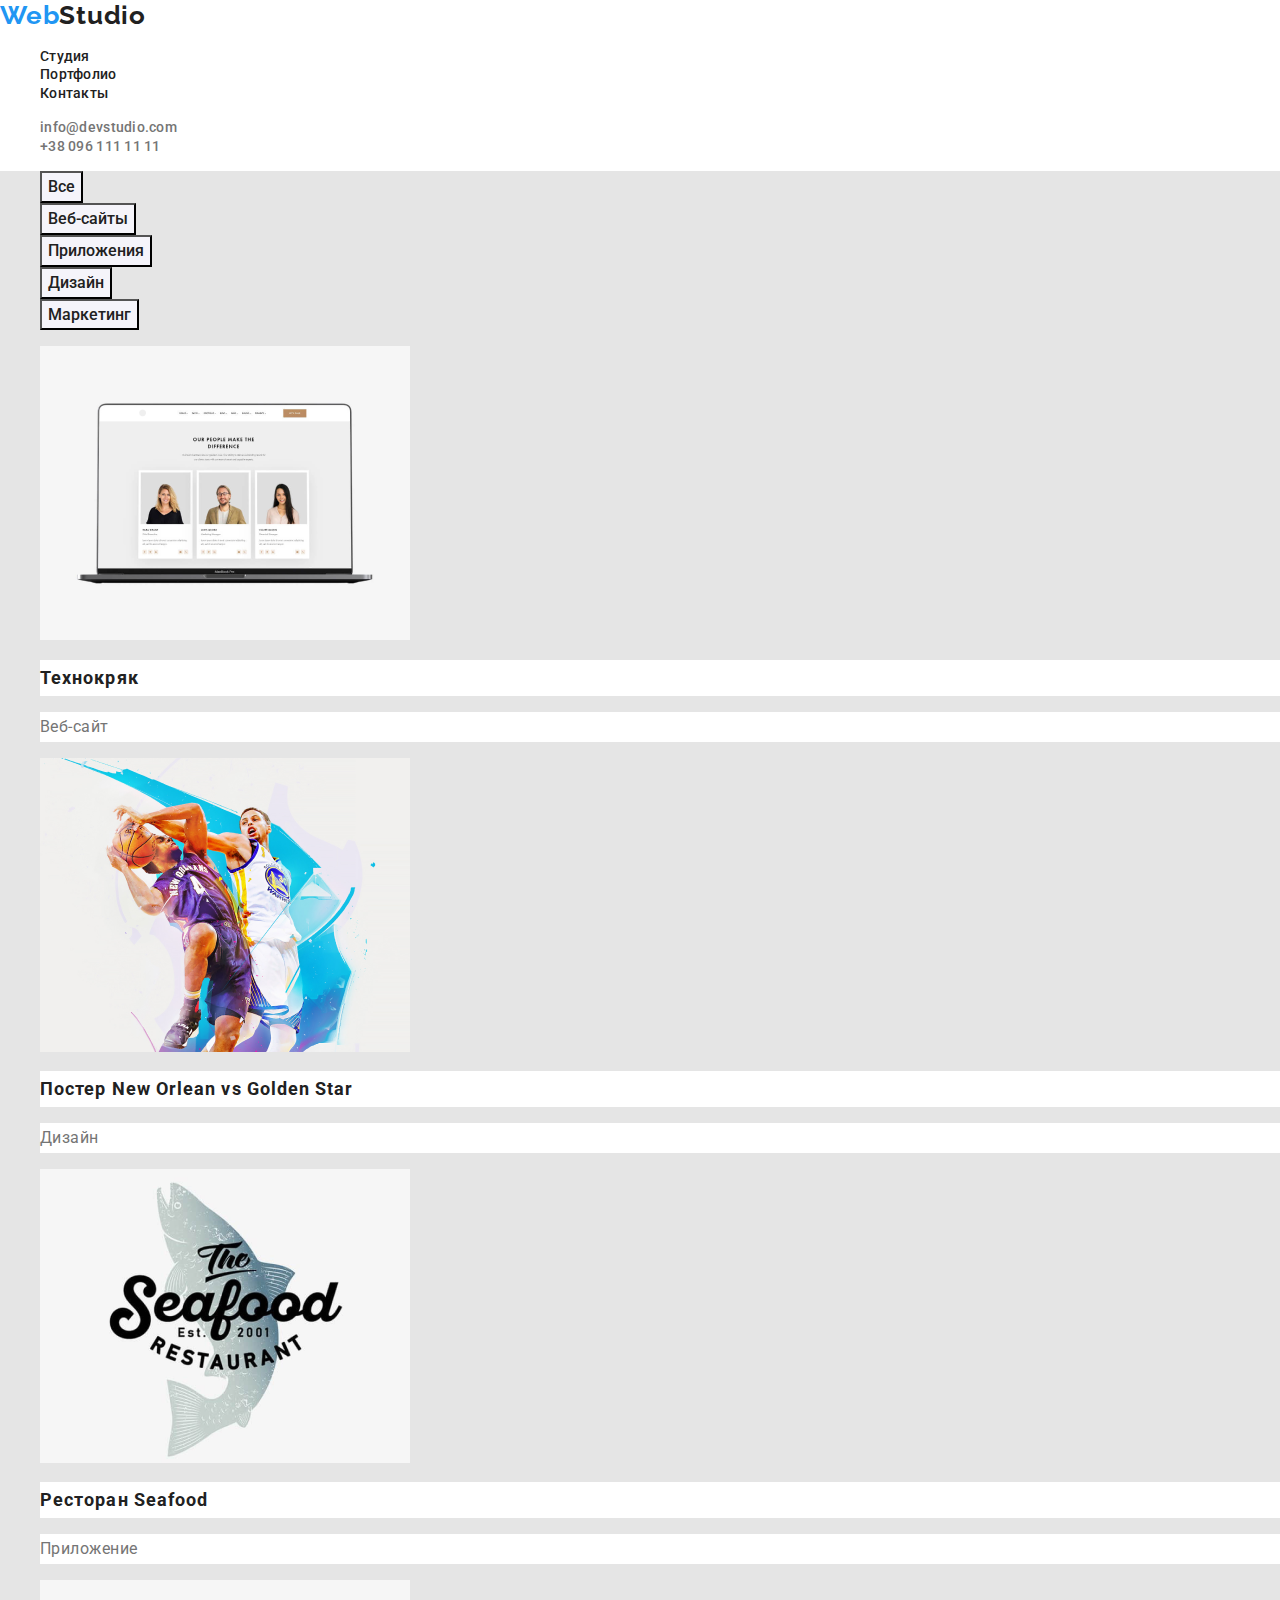
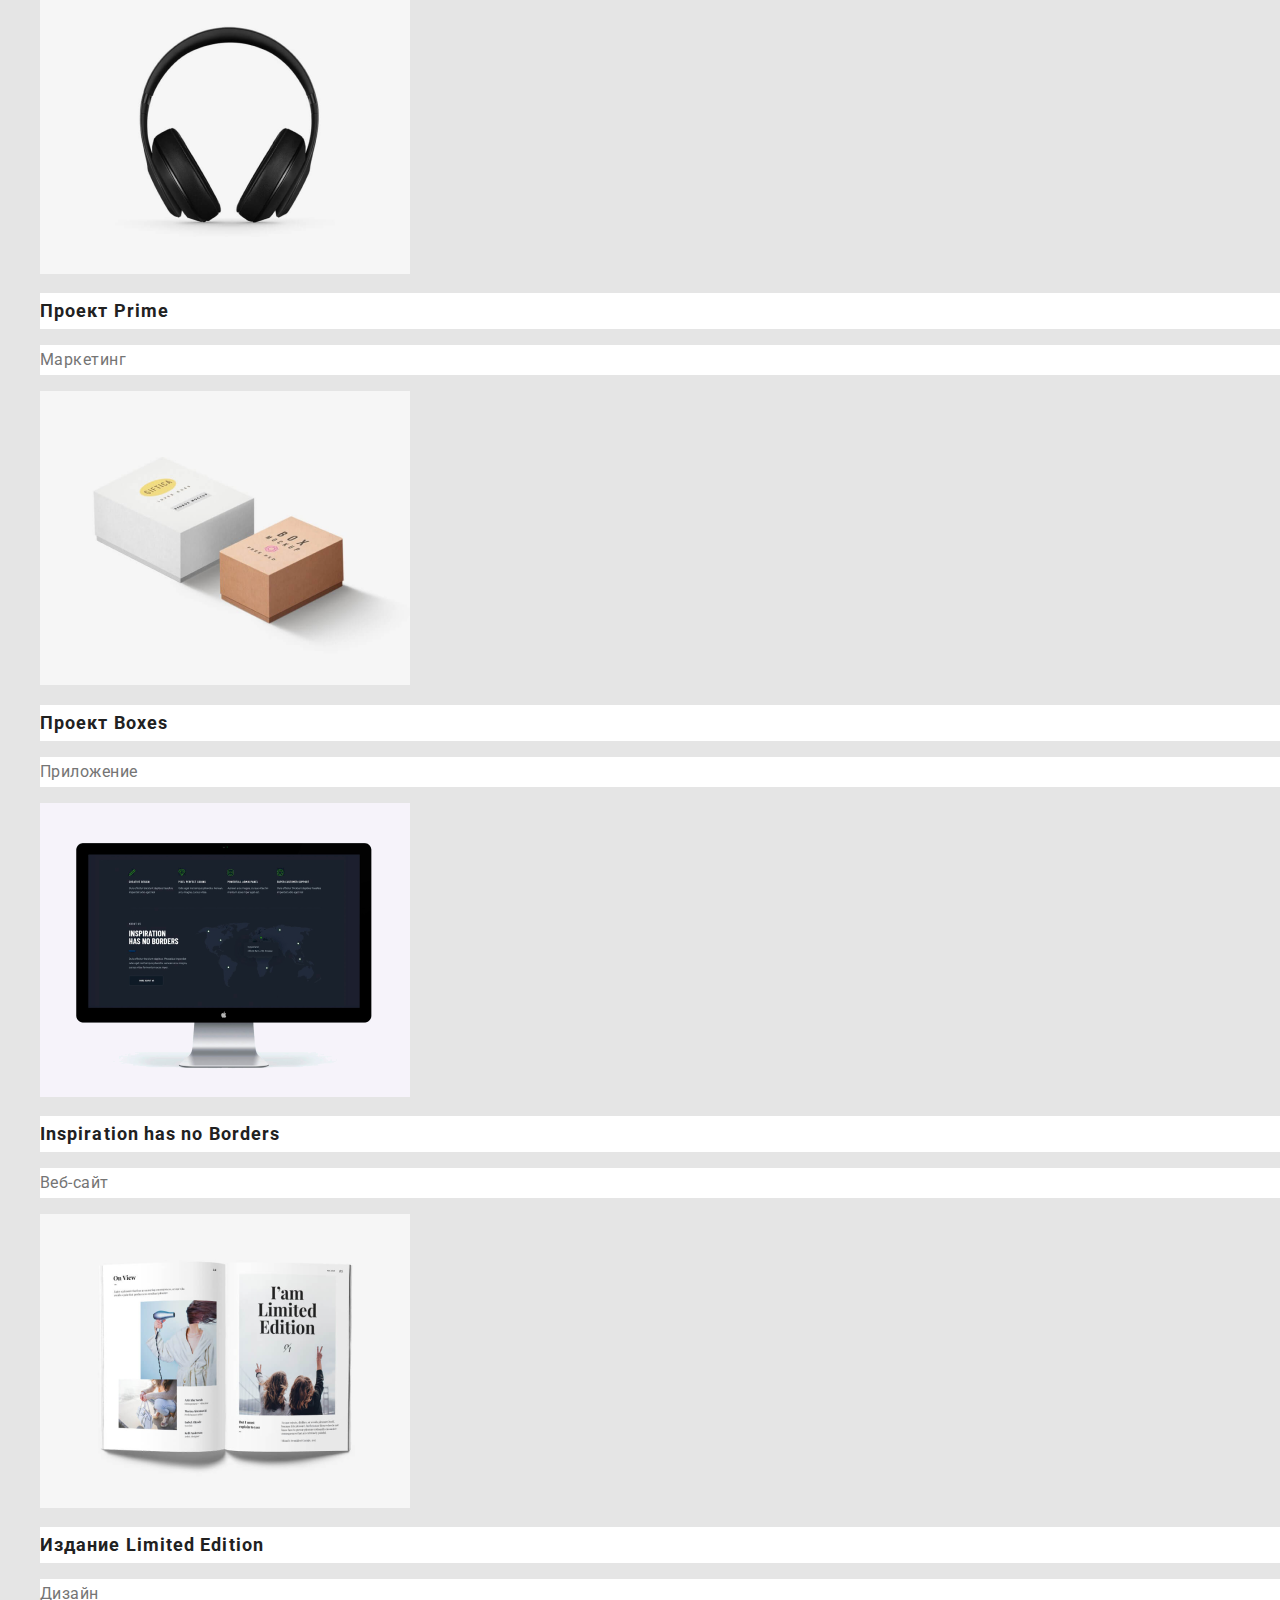
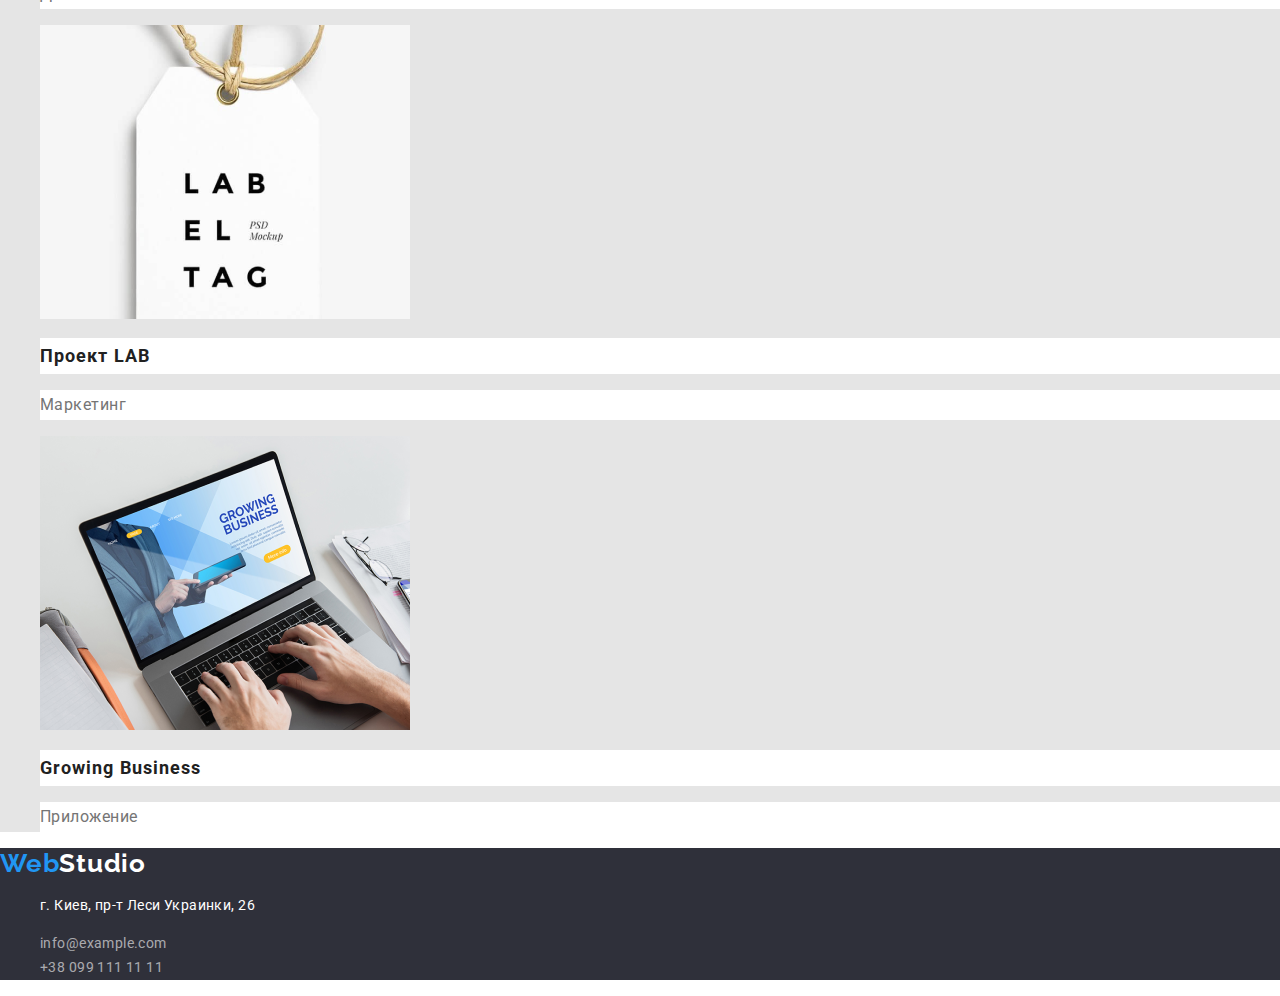
==== portfolio.html @ 9d665f2a "создает заготовку для Д.З 3" ====
<!DOCTYPE html>
<html lang="ru">

<head>
    <meta charset="UTF-8">
    <meta name="viewport" content="width=device-width, initial-scale=1.0">
    <title> goit-markup-hw-02</title>
    <link rel="preconnect" href="https://fonts.gstatic.com">
    <link href="https://fonts.googleapis.com/css2?family=Raleway:wght@700&family=Roboto:wght@400;500;700;900&display=swap" rel="stylesheet">
    <link rel="stylesheet"
        href="https://cdnjs.cloudflare.com/ajax/libs/modern-normalize/1.0.0/modern-normalize.min.css">
    <link rel="stylesheet" href="./css/styles.css">
</head>

<body>

    <!--меню главной навигации-->
    <header class="page-header">
        <nav>
            <a href="#" class="logo">Web<span class="logo-color">Studio</span> </a>
            <ul class="site-nav">
                <li> <a href="./index.html">Студия</a></li>
                <li> <a href="./portfolio.html">Портфолио</a> </li>
                <li> <a href="">Контакты</a></li>
            </ul>
        </nav>
        <ul class="header-contacts">
            <li><a href="mailto:info@devstudio.com">info@devstudio.com</a></li>
            <li><a href="tel:380961111111">+38 096 111 11 11</a></li>
        </ul>
    </header>
    <!--Контент из секций-->
    <main>
        <section class="our-projects">
            <h1 class="invisible-title">Наши проэкты</h1>
            <ul class="filter-projects">
                <li>
                    <button type="button" class="portfolio-button">Все</button>
                </li>
                <li>
                    <button type="button" class="portfolio-button">Веб-сайты</button>
                </li>
                <li>
                    <button type="button" class="portfolio-button">Приложения</button>
                </li>
                <li>
                    <button type="button" class="portfolio-button">Дизайн</button>
                </li>
                <li>
                    <button type="button" class="portfolio-button">Маркетинг</button>
                </li>
            </ul>
            <ul class="project-view">
                <li>
                    <a href="#">
                        <img src="./img/portf1.png" alt="макбук-про">
                        <h2>Технокряк</h2>
                        <p>Веб-сайт</p>
                    </a>
                    
                </li>
                <li>
                    <a href="#">
                        <img src="./img/portf2.png" 
                            alt="два баскетболиста с мячем" 
                            width="370"
                            height="294">
                        <h2>Постер New Orlean vs Golden Star</h2>
                        <p>Дизайн</p>
                    </a>
                </li>
                <li>
                    <a href="#">
                        <img src="./img/portf3.png" 
                            alt="логотип ресторана Seafood"
                            width="370"
                            height="294">
                        <h2>Ресторан Seafood</h2>
                        <p>Приложение</p>
                    </a>
                </li>
                <li>
                    <a href="#">
                        <img src="./img/portf4.png" 
                            alt="наушники"
                            width="370"
                            height="294">
                        <h2>Проект Prime</h2>
                        <p>Маркетинг</p>
                    </a>
                </li>
                <li>
                    <a href="#">
                        <img src="./img/portf5.png" 
                            alt="две упаковочных коробки"
                            width="370"
                            height="294">
                        <h2>Проект Boxes</h2>
                        <p>Приложение</p>
                    </a>
                </li>
                <li>
                    <a href="#">
                        <img src="./img/portf6.png" 
                            alt="монитор Apple"
                            width="370"
                            height="294">
                        <h2>Inspiration has no Borders</h2>
                        <p>Веб-сайт</p>
                    </a>
                </li>
                <li>
                    <a href="#">
                        <img src="./img/portf7.png" 
                            alt="книга Limited Edition"
                            width="370"
                            height="294">
                        <h2>Издание Limited Edition</h2>
                        <p>Дизайн</p>
                    </a>
                </li>
                <li>
                    <a href="#">
                        <img src="./img/portf8.png" 
                            alt="бирка LAB"
                            width="370"
                            height="294">
                        <h2>Проект LAB</h2>
                        <p>Маркетинг</p>
                    </a>
                </li>
                <li>
                    <a href="#">
                        <img src="./img/portf9.png" 
                            alt="макбук-про"
                            width="370"
                            height="294">
                        <h2>Growing Business</h2>
                        <p>Приложение</p>
                    </a>
                </li>
                
            </ul>
        </section>
    </main>
    <!--Контактная информация подвал-->
    <footer class="page-footer">
        <section>
            <h2 class="invisible-title">Подвал</h2>
            <a href="#" class="logo">Web<span class="logo-color-footer">Studio</span> </a>
            <address>
                <ul>
                    <li>
                        <p>г. Киев, пр-т Леси Украинки, 26</p>
                    </li>
                    <li class="contacts-foter">
                        <a href="mailto:info@example.com">info@example.com</a>
                    </li>
                    <li class="contacts-foter">
                        <a href="tel:380991111111">+38 099 111 11 11</a>
                    </li>
                                        
                </ul>
            </address>
        </section>
    </footer>
</body>

</html>
---- css/styles.css ----
/* Hedaer*/

:root {
  --main-backgraund-color: #e5e5e5;
  --sec-backgraund-color: #f5f4fa;
  --dark-backgraund-color: #2f303a;
  --black-text-color: #212121;
  --hover-text-color: #2196f3;
  --white-text-color: #ffffff;
  --grey-text-color: #757575;
  --button-background-color: #f5f4fa;
  --white-background-color: #ffffff;
}

a {
  text-decoration: none;
}

li {
  list-style: none;
}

body {
  font-family: Roboto;
}
.page-header {
  color: var(--black-text-color);
  background-color: var(--white-background-color);
}

/* Логотип*/
.logo {
  font-family: Raleway;
  font-weight: 700;
  font-size: 26px;
  line-height: 1.19;
  letter-spacing: 0.03em;

  color: var(--hover-text-color);
}
.logo-color {
  color: var(--black-text-color);
}

/* главное меню с контактами*/
.site-nav a {
  font-weight: 500;
  font-size: 14px;
  line-height: 1.14;
  letter-spacing: 0.02em;

  color: var(--black-text-color);
}

.header-contacts a {
  font-weight: 500;
  font-size: 14px;
  line-height: 1.14;
  letter-spacing: 0.02em;

  color: var(--grey-text-color);
}

.site-nav a:hover,
.site-nav a:focus {
  color: var(--hover-text-color);
}

.header-contacts a:hover,
.header-contacts a:focus {
  color: var(--hover-text-color);
}

/*Секция Герой*/

.hero {
  background-color: var(--dark-backgraund-color);
}

.hero-text {
  font-weight: 900;
  font-size: 44px;
  line-height: 1.36;

  text-align: center;
  letter-spacing: 0.06em;
  text-transform: uppercase;

  color: var(--white-text-color);
}

.hero-button {
  width: 200px;
  height: 50px;
  left: 700px;
  top: 430px;

  font-weight: 700;
  font-size: 16px;
  line-height: 1.88;

  background: var(--hover-text-color);
  box-shadow: 0px 4px 4px rgba(0, 0, 0, 0.15);
  border-radius: 4px;
  color: var(--white-text-color);
  font-family: inherit;
}

/*Приимущества*/
.advantages {
  background-color: var(--main-backgraund-color);
}

.invisible-title {
  display: none;
}

.advantages h3 {
  font-weight: 700;
  font-size: 14px;
  line-height: 1.14;
  letter-spacing: 0.03em;
  text-transform: uppercase;

  color: var(--black-text-color);
}
.advantages p {
  font-size: 14px;
  line-height: 1.71;

  letter-spacing: 0.03em;

  color: var(--grey-text-color);
}

/*наши работы*/
.activity {
  background-color: var(--main-backgraund-color);
}

.activity h2 {
  font-weight: 700;
  font-size: 36px;
  line-height: 1.17;
  text-align: center;
  letter-spacing: 0.03em;

  color: var(--black-text-color);
}

/*Наша команда*/
.comands {
  background-color: var(--sec-backgraund-color);
}

.comands h2 {
  font-weight: 700;
  font-size: 36px;
  line-height: 1.17;
  text-align: center;
  letter-spacing: 0.03em;

  color: var(--black-text-color);
}

.comands h3 {
  font-weight: 500;
  font-size: 16px;
  line-height: 1.19;

  letter-spacing: 0.03em;

  color: var(--black-text-color);
}
.comands p {
  font-size: 16px;
  line-height: 1.19;

  letter-spacing: 0.03em;

  color: var(--grey-text-color);
}

/*Футер*/
.page-footer {
  background-color: var(--dark-backgraund-color);
}

.logo-color-footer {
  color: var(--white-text-color);
}

.page-footer p {
  font-style: normal;
  font-size: 14px;
  line-height: 1.71;

  letter-spacing: 0.03em;

  color: var(--white-text-color);
}

.contacts-foter a {
  font-style: normal;
  font-size: 14px;
  line-height: 1.71;

  letter-spacing: 0.03em;

  color: rgba(255, 255, 255, 0.6);
}

/*Портфолио кнопки*/

.our-projects {
  background-color: var(--main-backgraund-color);
}
.portfolio-button {
  background-color: var(--sec-backgraund-color);

  font-family: inherit;

  font-weight: 500;
  font-size: 16px;
  line-height: 1.62;

  *letter-spacing: 0.03em;

  color: var(--black-text-color);
}

.portfolio-button:hover,
.portfolio-button:focus {
  background-color: var(--hover-text-color);
  color: var(--white-text-color);
}
.project-view h2 {
  background: var(--white-background-color);
  font-weight: 700;
  font-size: 18px;
  line-height: 2;

  letter-spacing: 0.06em;

  color: var(--black-text-color);
}

.project-view p {
  background-color: var(--white-background-color);
  font-size: 16px;
  line-height: 1.87;

  letter-spacing: 0.03em;

  color: var(--grey-text-color);
}
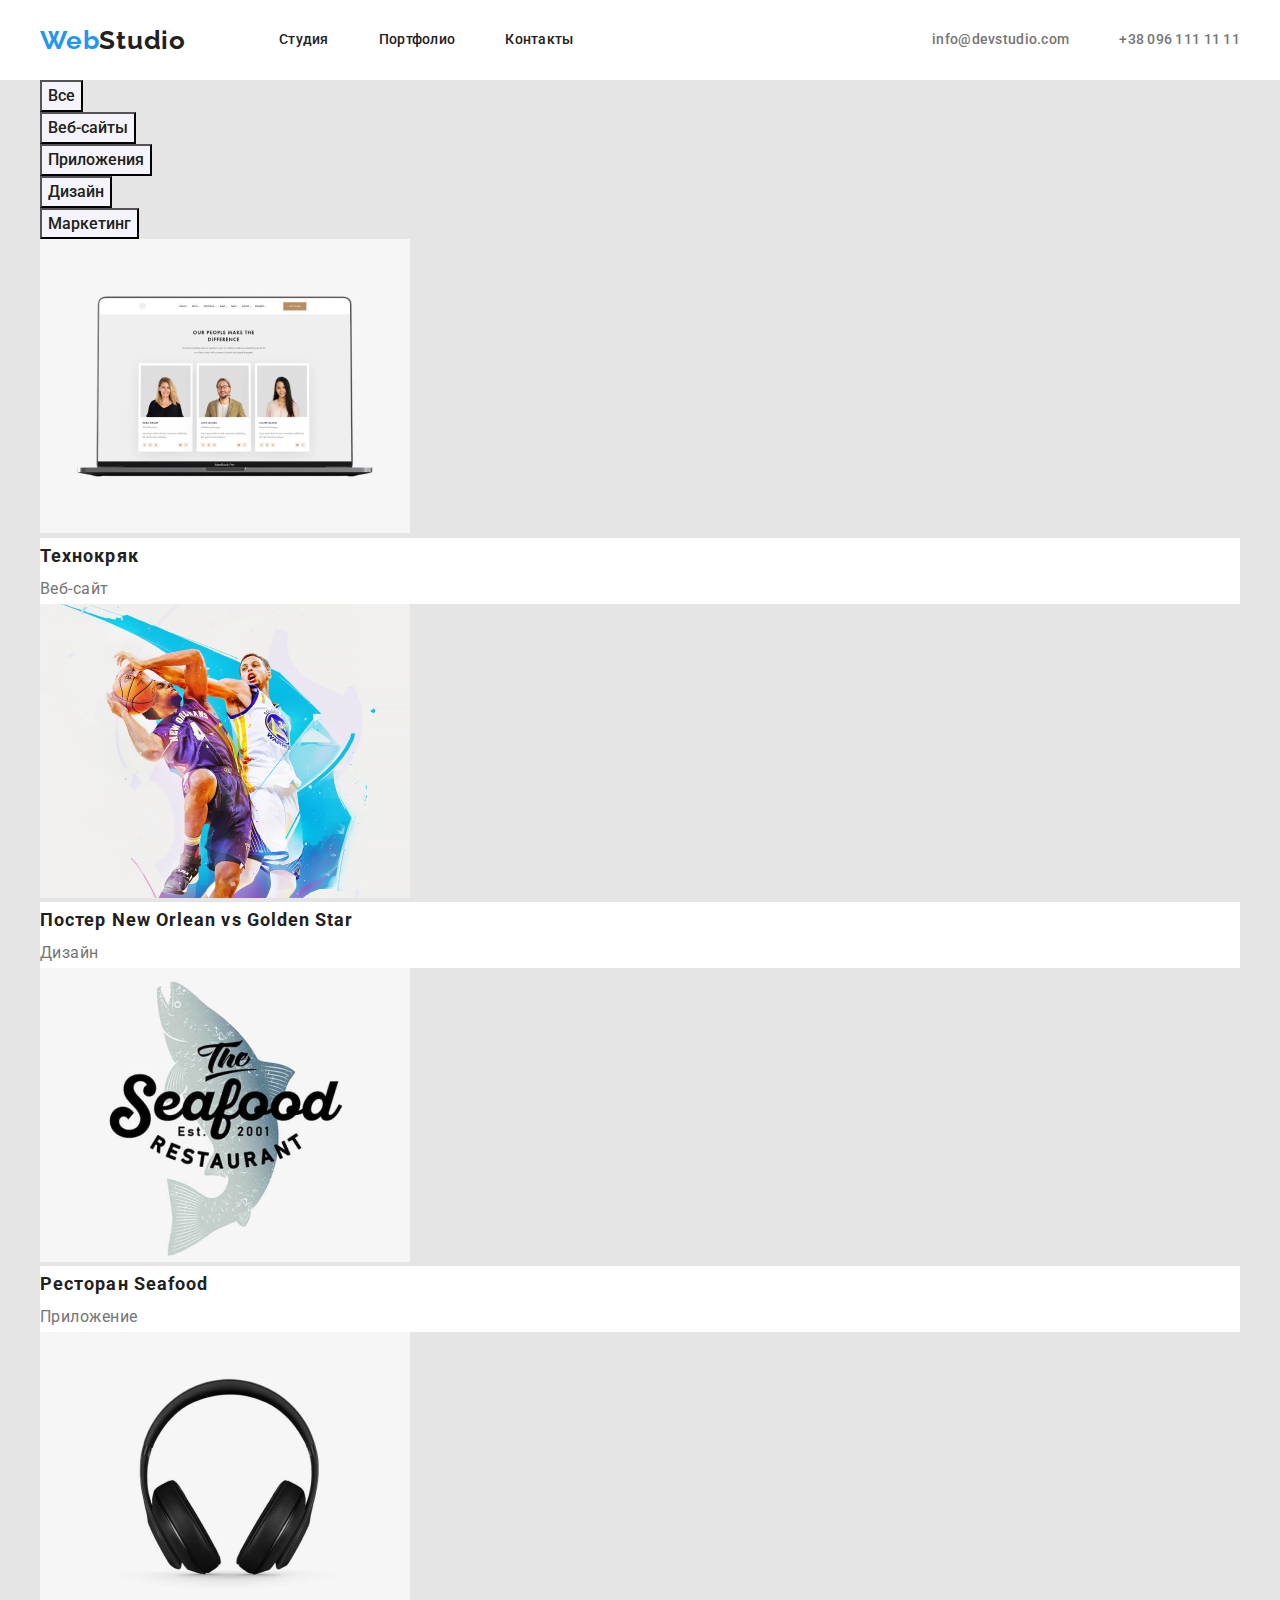
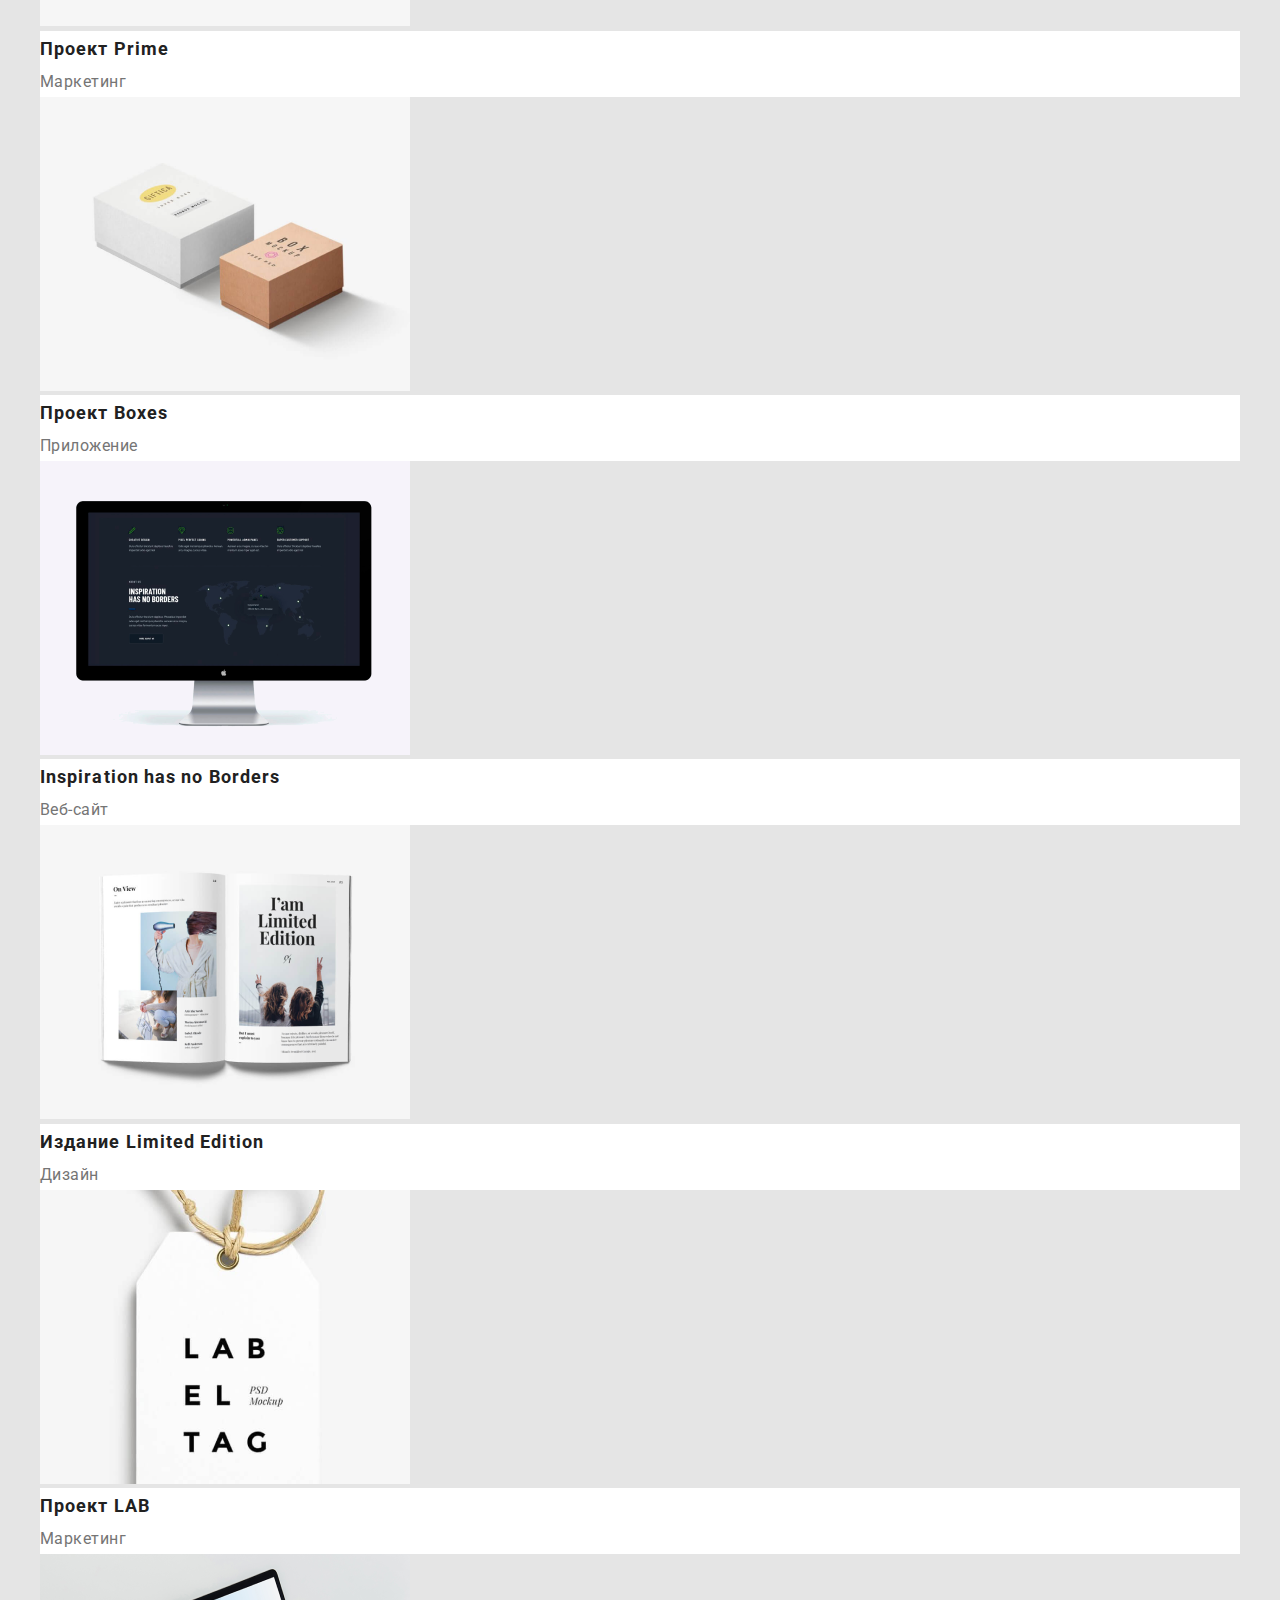
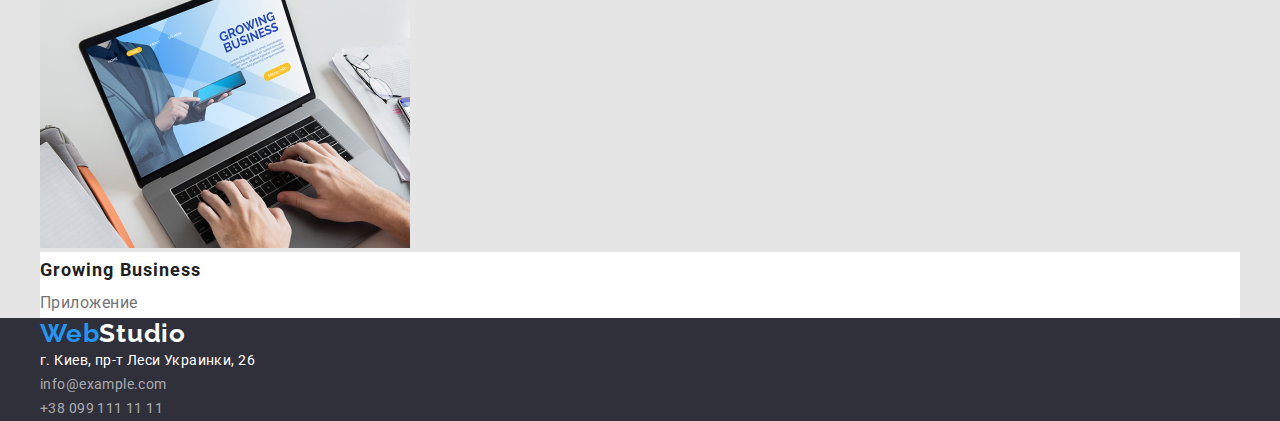
==== commit e77d06e4: "Оформляет студию без футера" ====
--- a/portfolio.html
+++ b/portfolio.html
@@ -16,152 +16,158 @@
 
     <!--меню главной навигации-->
     <header class="page-header">
-        <nav>
-            <a href="#" class="logo">Web<span class="logo-color">Studio</span> </a>
-            <ul class="site-nav">
-                <li> <a href="./index.html">Студия</a></li>
-                <li> <a href="./portfolio.html">Портфолио</a> </li>
-                <li> <a href="">Контакты</a></li>
-            </ul>
-        </nav>
-        <ul class="header-contacts">
-            <li><a href="mailto:info@devstudio.com">info@devstudio.com</a></li>
-            <li><a href="tel:380961111111">+38 096 111 11 11</a></li>
-        </ul>
+        <div class="conteiner">
+             <a href="#" class="logo" >Web<span class="logo-color">Studio</span> </a>
+                <nav class="nav">
+                    <ul class="site-nav">
+                        <li class="item"> <a class="header-links" href="./index.html" >Студия</a></li>
+                        <li class="item"> <a class="header-links" href="./portfolio.html" >Портфолио</a> </li>
+                        <li class="item"> <a class="header-links" href="" >Контакты</a></li>
+                    </ul>
+                </nav>   
+            <ul class="header-contacts">
+                <li><a class="mail-link header-links" href="mailto:info@devstudio.com">info@devstudio.com</a></li>
+                <li><a class="header-links" href="tel:380961111111">+38 096 111 11 11</a></li>
+            </ul>   
+        </div>  
     </header>
     <!--Контент из секций-->
     <main>
         <section class="our-projects">
-            <h1 class="invisible-title">Наши проэкты</h1>
-            <ul class="filter-projects">
-                <li>
-                    <button type="button" class="portfolio-button">Все</button>
-                </li>
-                <li>
-                    <button type="button" class="portfolio-button">Веб-сайты</button>
-                </li>
-                <li>
-                    <button type="button" class="portfolio-button">Приложения</button>
-                </li>
-                <li>
-                    <button type="button" class="portfolio-button">Дизайн</button>
-                </li>
-                <li>
-                    <button type="button" class="portfolio-button">Маркетинг</button>
-                </li>
-            </ul>
-            <ul class="project-view">
-                <li>
-                    <a href="#">
-                        <img src="./img/portf1.png" alt="макбук-про">
-                        <h2>Технокряк</h2>
-                        <p>Веб-сайт</p>
-                    </a>
+            <div class="conteiner">
+                <h1 class="invisible-title">Наши проэкты</h1>
+                <ul class="filter-projects">
+                    <li>
+                        <button type="button" class="portfolio-button">Все</button>
+                    </li>
+                    <li>
+                        <button type="button" class="portfolio-button">Веб-сайты</button>
+                    </li>
+                    <li>
+                        <button type="button" class="portfolio-button">Приложения</button>
+                    </li>
+                    <li>
+                        <button type="button" class="portfolio-button">Дизайн</button>
+                    </li>
+                    <li>
+                        <button type="button" class="portfolio-button">Маркетинг</button>
+                    </li>
+                </ul>
+                <ul class="project-view">
+                    <li>
+                        <a href="#">
+                            <img src="./img/portf1.png" alt="макбук-про">
+                            <h2>Технокряк</h2>
+                            <p>Веб-сайт</p>
+                        </a>
+                        
+                    </li>
+                    <li>
+                        <a href="#">
+                            <img src="./img/portf2.png" 
+                                alt="два баскетболиста с мячем" 
+                                width="370"
+                                height="294">
+                            <h2>Постер New Orlean vs Golden Star</h2>
+                            <p>Дизайн</p>
+                        </a>
+                    </li>
+                    <li>
+                        <a href="#">
+                            <img src="./img/portf3.png" 
+                                alt="логотип ресторана Seafood"
+                                width="370"
+                                height="294">
+                            <h2>Ресторан Seafood</h2>
+                            <p>Приложение</p>
+                        </a>
+                    </li>
+                    <li>
+                        <a href="#">
+                            <img src="./img/portf4.png" 
+                                alt="наушники"
+                                width="370"
+                                height="294">
+                            <h2>Проект Prime</h2>
+                            <p>Маркетинг</p>
+                        </a>
+                    </li>
+                    <li>
+                        <a href="#">
+                            <img src="./img/portf5.png" 
+                                alt="две упаковочных коробки"
+                                width="370"
+                                height="294">
+                            <h2>Проект Boxes</h2>
+                            <p>Приложение</p>
+                        </a>
+                    </li>
+                    <li>
+                        <a href="#">
+                            <img src="./img/portf6.png" 
+                                alt="монитор Apple"
+                                width="370"
+                                height="294">
+                            <h2>Inspiration has no Borders</h2>
+                            <p>Веб-сайт</p>
+                        </a>
+                    </li>
+                    <li>
+                        <a href="#">
+                            <img src="./img/portf7.png" 
+                                alt="книга Limited Edition"
+                                width="370"
+                                height="294">
+                            <h2>Издание Limited Edition</h2>
+                            <p>Дизайн</p>
+                        </a>
+                    </li>
+                    <li>
+                        <a href="#">
+                            <img src="./img/portf8.png" 
+                                alt="бирка LAB"
+                                width="370"
+                                height="294">
+                            <h2>Проект LAB</h2>
+                            <p>Маркетинг</p>
+                        </a>
+                    </li>
+                    <li>
+                        <a href="#">
+                            <img src="./img/portf9.png" 
+                                alt="макбук-про"
+                                width="370"
+                                height="294">
+                            <h2>Growing Business</h2>
+                            <p>Приложение</p>
+                        </a>
+                    </li>
                     
-                </li>
-                <li>
-                    <a href="#">
-                        <img src="./img/portf2.png" 
-                            alt="два баскетболиста с мячем" 
-                            width="370"
-                            height="294">
-                        <h2>Постер New Orlean vs Golden Star</h2>
-                        <p>Дизайн</p>
-                    </a>
-                </li>
-                <li>
-                    <a href="#">
-                        <img src="./img/portf3.png" 
-                            alt="логотип ресторана Seafood"
-                            width="370"
-                            height="294">
-                        <h2>Ресторан Seafood</h2>
-                        <p>Приложение</p>
-                    </a>
-                </li>
-                <li>
-                    <a href="#">
-                        <img src="./img/portf4.png" 
-                            alt="наушники"
-                            width="370"
-                            height="294">
-                        <h2>Проект Prime</h2>
-                        <p>Маркетинг</p>
-                    </a>
-                </li>
-                <li>
-                    <a href="#">
-                        <img src="./img/portf5.png" 
-                            alt="две упаковочных коробки"
-                            width="370"
-                            height="294">
-                        <h2>Проект Boxes</h2>
-                        <p>Приложение</p>
-                    </a>
-                </li>
-                <li>
-                    <a href="#">
-                        <img src="./img/portf6.png" 
-                            alt="монитор Apple"
-                            width="370"
-                            height="294">
-                        <h2>Inspiration has no Borders</h2>
-                        <p>Веб-сайт</p>
-                    </a>
-                </li>
-                <li>
-                    <a href="#">
-                        <img src="./img/portf7.png" 
-                            alt="книга Limited Edition"
-                            width="370"
-                            height="294">
-                        <h2>Издание Limited Edition</h2>
-                        <p>Дизайн</p>
-                    </a>
-                </li>
-                <li>
-                    <a href="#">
-                        <img src="./img/portf8.png" 
-                            alt="бирка LAB"
-                            width="370"
-                            height="294">
-                        <h2>Проект LAB</h2>
-                        <p>Маркетинг</p>
-                    </a>
-                </li>
-                <li>
-                    <a href="#">
-                        <img src="./img/portf9.png" 
-                            alt="макбук-про"
-                            width="370"
-                            height="294">
-                        <h2>Growing Business</h2>
-                        <p>Приложение</p>
-                    </a>
-                </li>
-                
-            </ul>
+                </ul>
+            </div>
         </section>
     </main>
     <!--Контактная информация подвал-->
     <footer class="page-footer">
         <section>
-            <h2 class="invisible-title">Подвал</h2>
-            <a href="#" class="logo">Web<span class="logo-color-footer">Studio</span> </a>
-            <address>
-                <ul>
-                    <li>
-                        <p>г. Киев, пр-т Леси Украинки, 26</p>
-                    </li>
-                    <li class="contacts-foter">
-                        <a href="mailto:info@example.com">info@example.com</a>
-                    </li>
-                    <li class="contacts-foter">
-                        <a href="tel:380991111111">+38 099 111 11 11</a>
-                    </li>
-                                        
-                </ul>
-            </address>
+            <div class="conteiner">
+                <h2 class="invisible-title">Подвал</h2>
+                <a href="#" class="logo">Web<span class="logo-color-footer">Studio</span> </a>
+                <address>
+                    <ul>
+                        <li>
+                            <p>г. Киев, пр-т Леси Украинки, 26</p>
+                        </li>
+                        <li class="contacts-foter">
+                            <a href="mailto:info@example.com">info@example.com</a>
+                        </li>
+                        <li class="contacts-foter">
+                            <a href="tel:380991111111">+38 099 111 11 11</a>
+                        </li>
+                                            
+                    </ul>
+                </address>
+            </div>
         </section>
     </footer>
 </body>
--- a/css/styles.css
+++ b/css/styles.css
@@ -14,28 +14,52 @@
 
 a {
   text-decoration: none;
-}
+  
+}
+
 
 li {
   list-style: none;
 }
+a,
+ul,
+li,
+p,
+h1,
+h2,
+h3,
+h4{
+  margin-top: 0;
+  margin-bottom: 0;
+  padding-left: 0;
+
+}
 
 body {
   font-family: Roboto;
 }
-.page-header {
-  color: var(--black-text-color);
-  background-color: var(--white-background-color);
+
+.conteiner {
+  
+  margin-left: auto;
+  margin-right: auto;
+  width: 1230px;
+  padding-left: 15px;
+  padding-right: 15px;
 }
 
 /* Логотип*/
 .logo {
+  margin-right: 93px;
+
   font-family: Raleway;
   font-weight: 700;
   font-size: 26px;
   line-height: 1.19;
   letter-spacing: 0.03em;
 
+ 
+
   color: var(--hover-text-color);
 }
 .logo-color {
@@ -43,6 +67,47 @@
 }
 
 /* главное меню с контактами*/
+.page-header >.conteiner{
+  display: flex;
+  align-items: center;
+}
+ 
+.page-header {
+
+
+  color: var(--black-text-color);
+  background-color:var(--white-background-color);
+  
+  
+}
+
+.nav{
+  display: flex;
+}
+
+.site-nav{
+  display: flex;
+}
+
+.site-nav>.item:not(:last-child){
+margin-right: 50px;
+}
+.header-links{
+  display: block;
+  padding-top: 32px;
+  padding-bottom: 32px;
+}
+
+.mail-link{
+   margin-right: 50px;
+}
+
+.header-contacts{
+  display: flex;
+  margin-left: auto;
+}
+
+
 .site-nav a {
   font-weight: 500;
   font-size: 14px;
@@ -75,9 +140,16 @@
 
 .hero {
   background-color: var(--dark-backgraund-color);
+  text-align: center;
 }
 
 .hero-text {
+  
+  display: block;
+  padding-top: 200px;  
+  padding-bottom: 30px;
+  margin-left: auto;
+  margin-right: auto;
   font-weight: 900;
   font-size: 44px;
   line-height: 1.36;
@@ -90,10 +162,14 @@
 }
 
 .hero-button {
+  
   width: 200px;
   height: 50px;
   left: 700px;
   top: 430px;
+
+  margin-bottom: 200px;
+  cursor: pointer;
 
   font-weight: 700;
   font-size: 16px;
@@ -108,12 +184,32 @@
 
 /*Приимущества*/
 .advantages {
+  display: flex;
   background-color: var(--main-backgraund-color);
 }
 
+.advantages-elements{
+  display: flex;
+  margin-top: 94px;
+  margin-bottom: 94px;
+}
+
+.advantages-elements>.advantages-element:not(:last-child){
+  margin-right: 30px;
+  }
+
 .invisible-title {
-  display: none;
-}
+  position: absolute;
+  clip: rect(0 0 0 0);
+  width: 1px;
+  height: 1px;
+  margin: -1px;
+  ...
+}
+.name{
+  margin-bottom: 10px;
+}
+
 
 .advantages h3 {
   font-weight: 700;
@@ -135,8 +231,22 @@
 
 /*наши работы*/
 .activity {
+  display: flex;
   background-color: var(--main-backgraund-color);
 }
+
+.activity-titel{
+  margin-bottom: 50px;
+}
+
+.activity-variants{
+  display: flex;
+  margin-bottom: 94px;
+}
+
+.activity-variants>.activity-variant:not(:last-child){
+  margin-right: 30px;
+  }
 
 .activity h2 {
   font-weight: 700;
@@ -149,11 +259,38 @@
 }
 
 /*Наша команда*/
-.comands {
+.comand {
+  display: flex;
   background-color: var(--sec-backgraund-color);
-}
-
-.comands h2 {
+  padding-bottom: 94px;
+}
+
+.comand-titel{
+  margin-top: 94px;
+  margin-bottom: 50px;
+}
+
+.comand-members{
+  display: flex;
+}
+
+.comand-members>.comand-member:not(:last-child){
+  margin-right: 30px;
+  }
+
+  .photograph{
+    margin-bottom: 30px;
+  }
+
+  .fuul-name{
+    margin-bottom: 10px;
+  }
+
+  .comand-position{
+    margin-bottom: 30px;
+  }
+
+.comand h2 {
   font-weight: 700;
   font-size: 36px;
   line-height: 1.17;
@@ -163,7 +300,7 @@
   color: var(--black-text-color);
 }
 
-.comands h3 {
+.comand h3 {
   font-weight: 500;
   font-size: 16px;
   line-height: 1.19;
@@ -172,7 +309,7 @@
 
   color: var(--black-text-color);
 }
-.comands p {
+.comand p {
   font-size: 16px;
   line-height: 1.19;
 
@@ -183,11 +320,16 @@
 
 /*Футер*/
 .page-footer {
+  display: block;
   background-color: var(--dark-backgraund-color);
-}
-
-.logo-color-footer {
-  color: var(--white-text-color);
+  }
+  {
+  margin-top: 60px;
+  margin-bottom: 20px;
+}
+
+.logo-color-footer{
+  color:var(--white-text-color);
 }
 
 .page-footer p {
@@ -254,4 +396,3 @@
 
   color: var(--grey-text-color);
 }
-
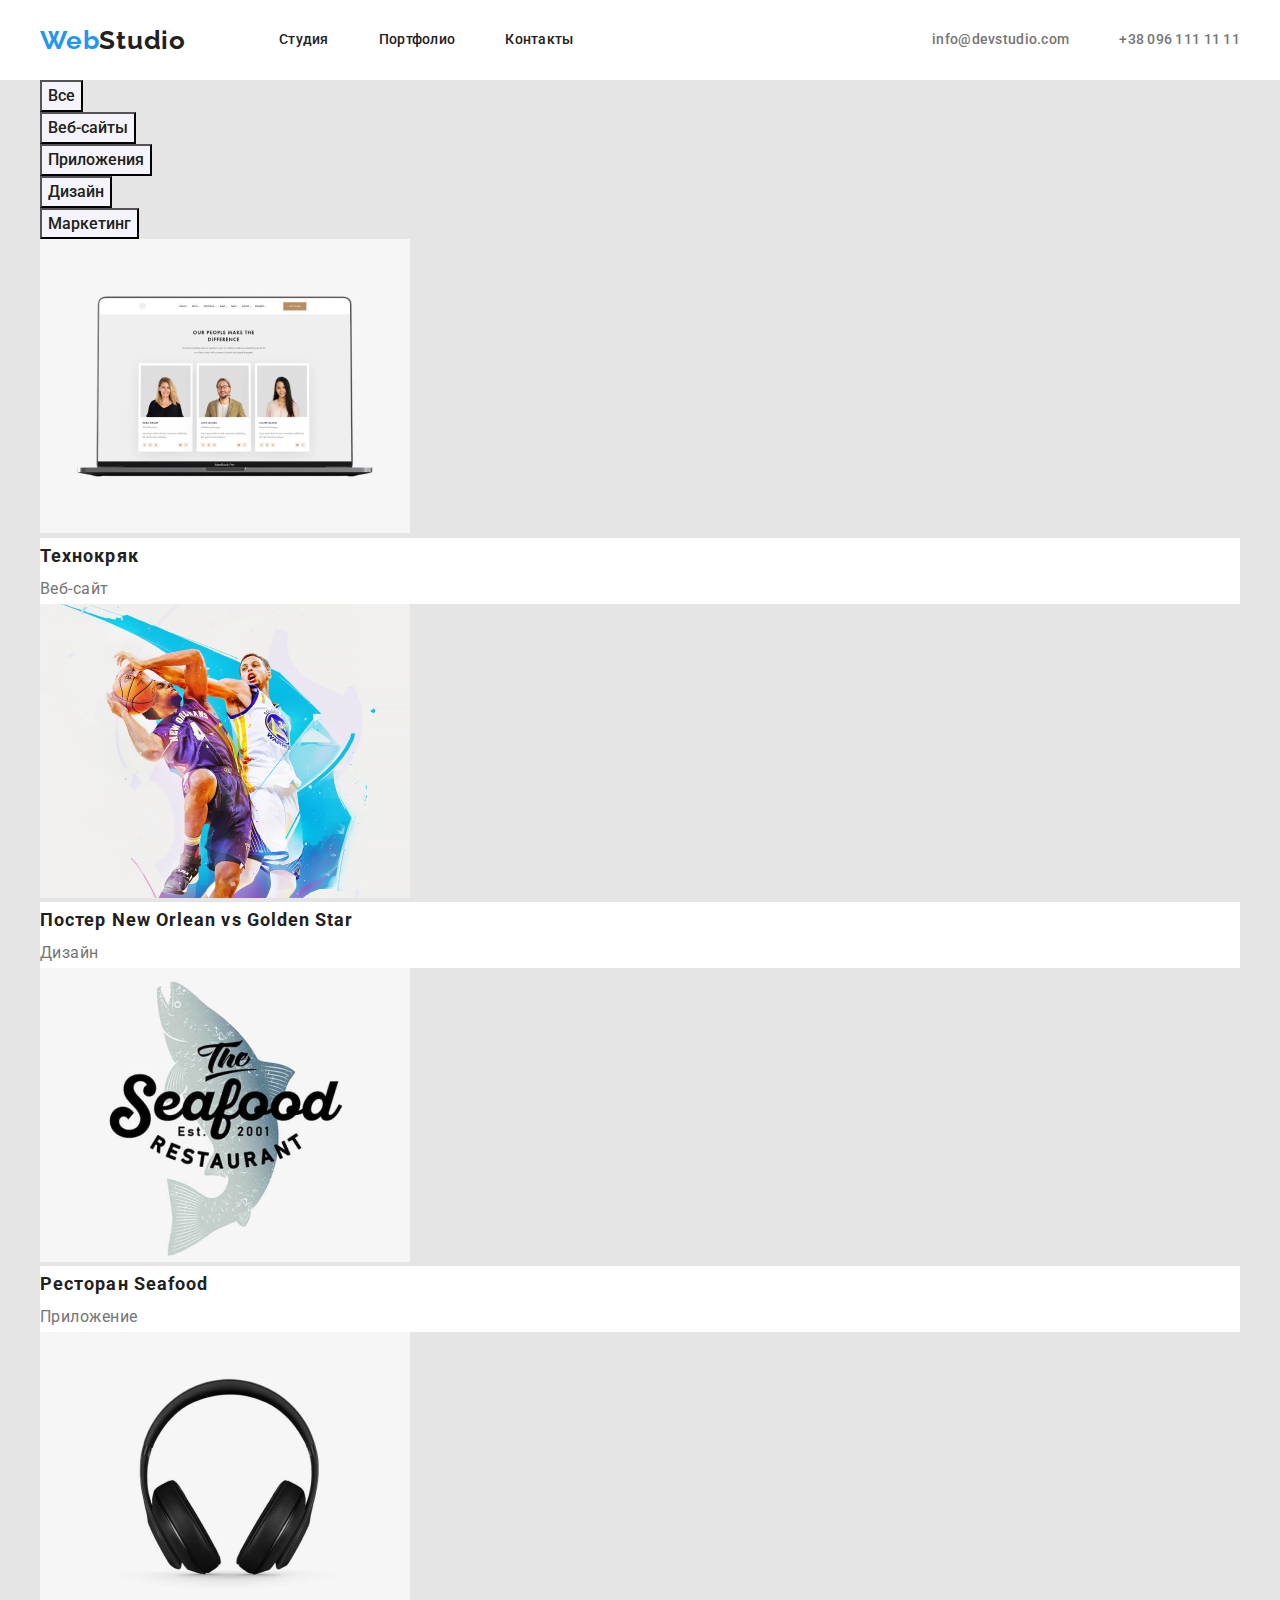
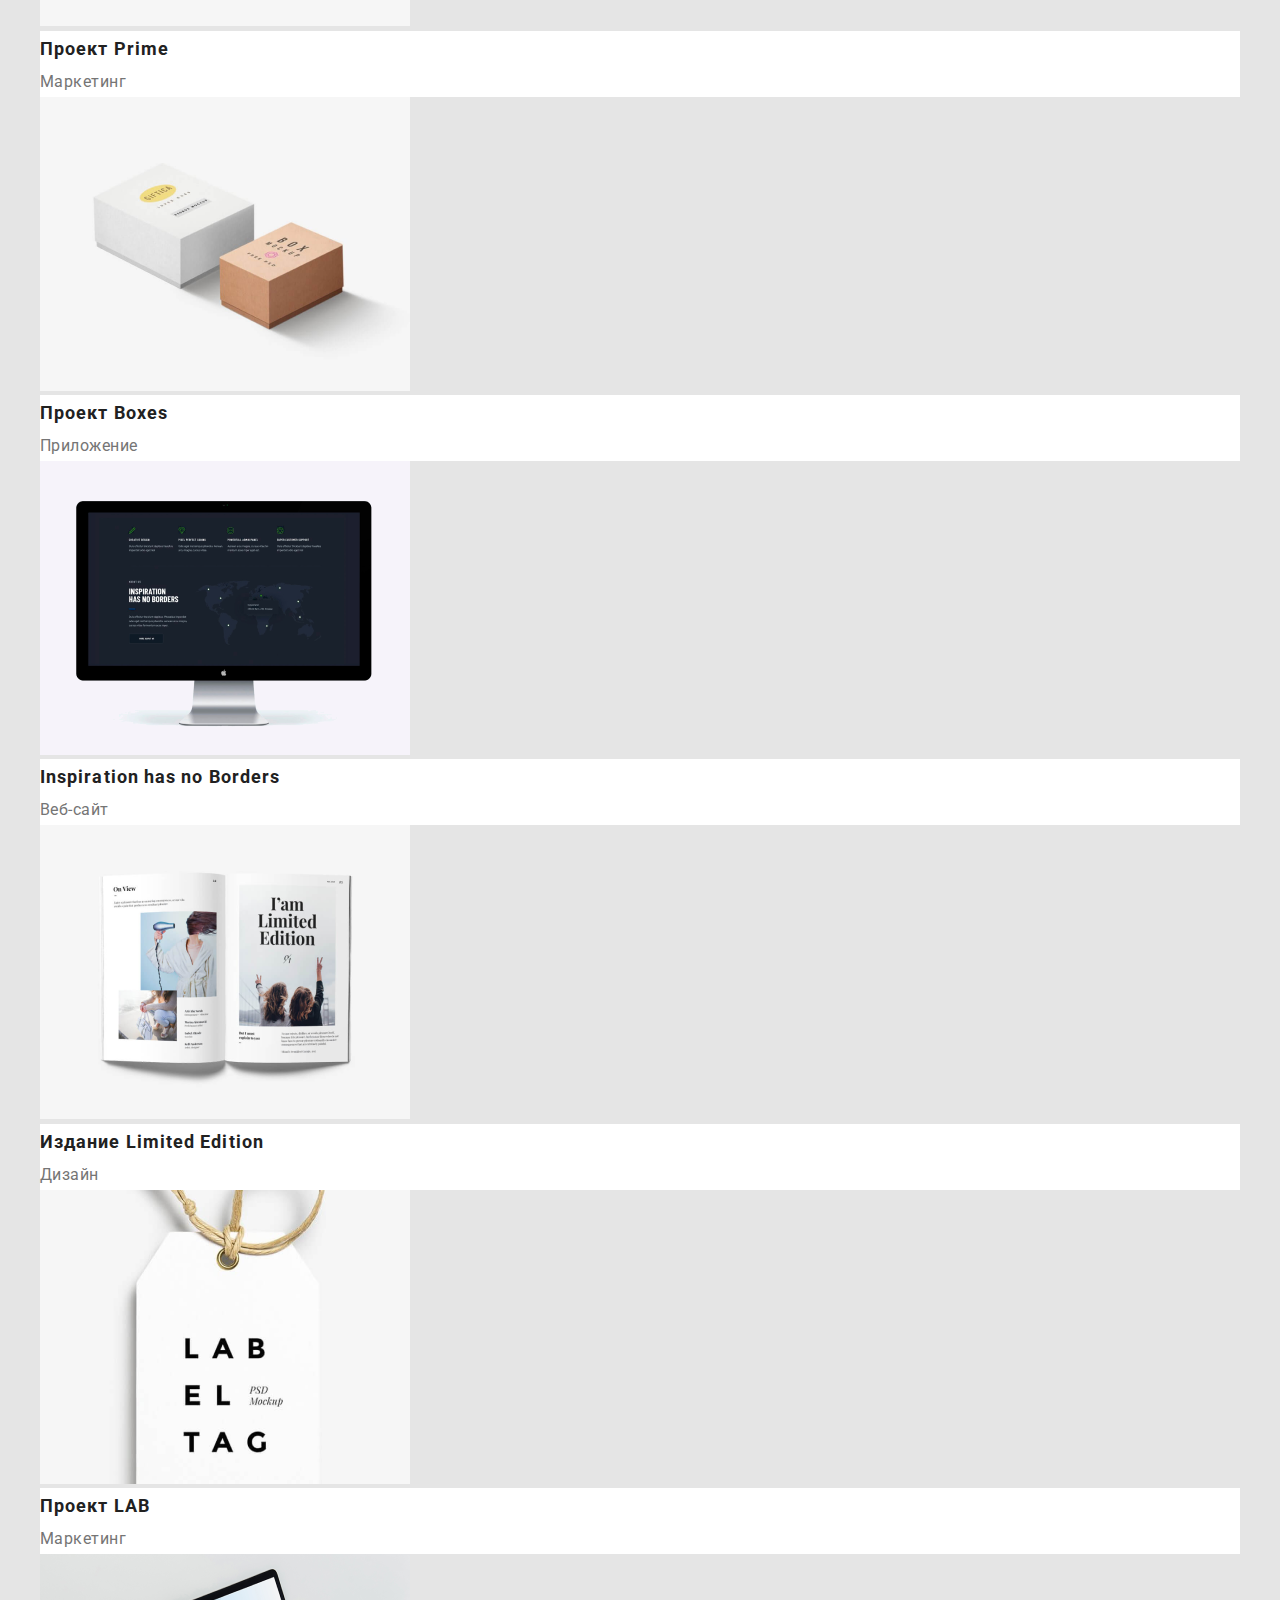
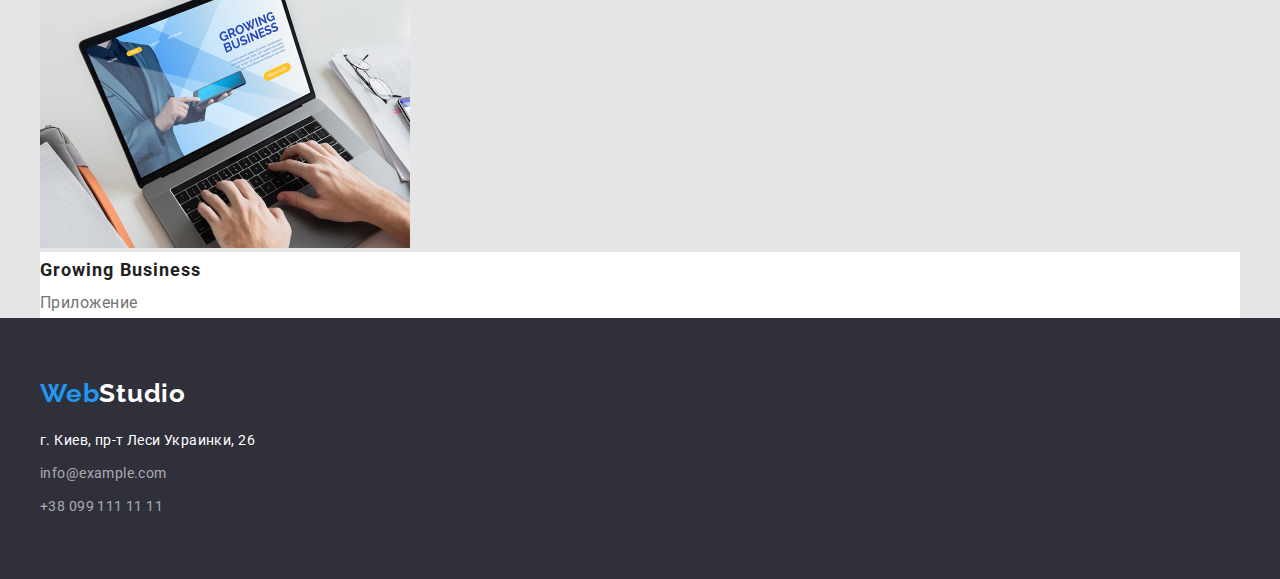
==== commit 7b8482b0: "оформляет студию для дз3 и добавляет хедер и футер в портфолио" ====
--- a/portfolio.html
+++ b/portfolio.html
@@ -17,7 +17,7 @@
     <!--меню главной навигации-->
     <header class="page-header">
         <div class="conteiner">
-             <a href="#" class="logo" >Web<span class="logo-color">Studio</span> </a>
+             <a href="#" class="logo">Web<span class="logo-color">Studio</span> </a>
                 <nav class="nav">
                     <ul class="site-nav">
                         <li class="item"> <a class="header-links" href="./index.html" >Студия</a></li>
@@ -26,8 +26,8 @@
                     </ul>
                 </nav>   
             <ul class="header-contacts">
-                <li><a class="mail-link header-links" href="mailto:info@devstudio.com">info@devstudio.com</a></li>
-                <li><a class="header-links" href="tel:380961111111">+38 096 111 11 11</a></li>
+                <li class="contact-item"><a class="header-links" href="mailto:info@devstudio.com">info@devstudio.com</a></li>
+                <li class="contact-item"><a class="header-links" href="tel:380961111111">+38 096 111 11 11</a></li>
             </ul>   
         </div>  
     </header>
@@ -152,23 +152,22 @@
         <section>
             <div class="conteiner">
                 <h2 class="invisible-title">Подвал</h2>
-                <a href="#" class="logo">Web<span class="logo-color-footer">Studio</span> </a>
-                <address>
-                    <ul>
-                        <li>
+                <a class="logo-footer" href="#">Web<span class="logo-color-footer">Studio</span> </a>
+                <address> 
+                    <ul class="contacts">
+                        <li class="contacts-element">
                             <p>г. Киев, пр-т Леси Украинки, 26</p>
                         </li>
-                        <li class="contacts-foter">
+                        <li class="contacts-element contacts-foter">
                             <a href="mailto:info@example.com">info@example.com</a>
                         </li>
-                        <li class="contacts-foter">
+                        <li class="contacts-element contacts-foter">
                             <a href="tel:380991111111">+38 099 111 11 11</a>
-                        </li>
-                                            
+                        </li>                     
                     </ul>
                 </address>
             </div>
-        </section>
+        </section>        
     </footer>
 </body>
 
--- a/css/styles.css
+++ b/css/styles.css
@@ -58,8 +58,6 @@
   line-height: 1.19;
   letter-spacing: 0.03em;
 
- 
-
   color: var(--hover-text-color);
 }
 .logo-color {
@@ -73,16 +71,8 @@
 }
  
 .page-header {
-
-
-  color: var(--black-text-color);
-  background-color:var(--white-background-color);
-  
-  
-}
-
-.nav{
-  display: flex;
+ color: var(--black-text-color);
+ background-color:var(--white-background-color); 
 }
 
 .site-nav{
@@ -92,15 +82,18 @@
 .site-nav>.item:not(:last-child){
 margin-right: 50px;
 }
+.header-contacts>.contact-item:not(:last-child){
+  margin-right: 50px;
+  }
 .header-links{
   display: block;
   padding-top: 32px;
   padding-bottom: 32px;
 }
-
+/*
 .mail-link{
    margin-right: 50px;
-}
+}*/
 
 .header-contacts{
   display: flex;
@@ -181,6 +174,11 @@
   color: var(--white-text-color);
   font-family: inherit;
 }
+.hero-button:hover,
+.hero-button:focus{
+  background-color: var(--white-background-color);
+  color: var(--hover-text-color);
+}
 
 /*Приимущества*/
 .advantages {
@@ -320,13 +318,31 @@
 
 /*Футер*/
 .page-footer {
-  display: block;
-  background-color: var(--dark-backgraund-color);
-  }
-  {
-  margin-top: 60px;
-  margin-bottom: 20px;
-}
+    background-color: var(--dark-backgraund-color);
+    padding-top: 60px;
+    padding-bottom: 60px;
+
+  }
+  .contacts>.contacts-element:not(:last-child){
+    margin-bottom: 9px; }
+
+  .logo-footer{
+    display: block;
+   margin-bottom: 20px;
+
+    font-family: Raleway;
+    font-weight: 700;
+    font-size: 26px;
+    line-height: 1.19;
+    /* identical to box height */
+
+    letter-spacing: 0.03em;
+
+   
+   color: var(--hover-text-color);
+  }
+
+
 
 .logo-color-footer{
   color:var(--white-text-color);
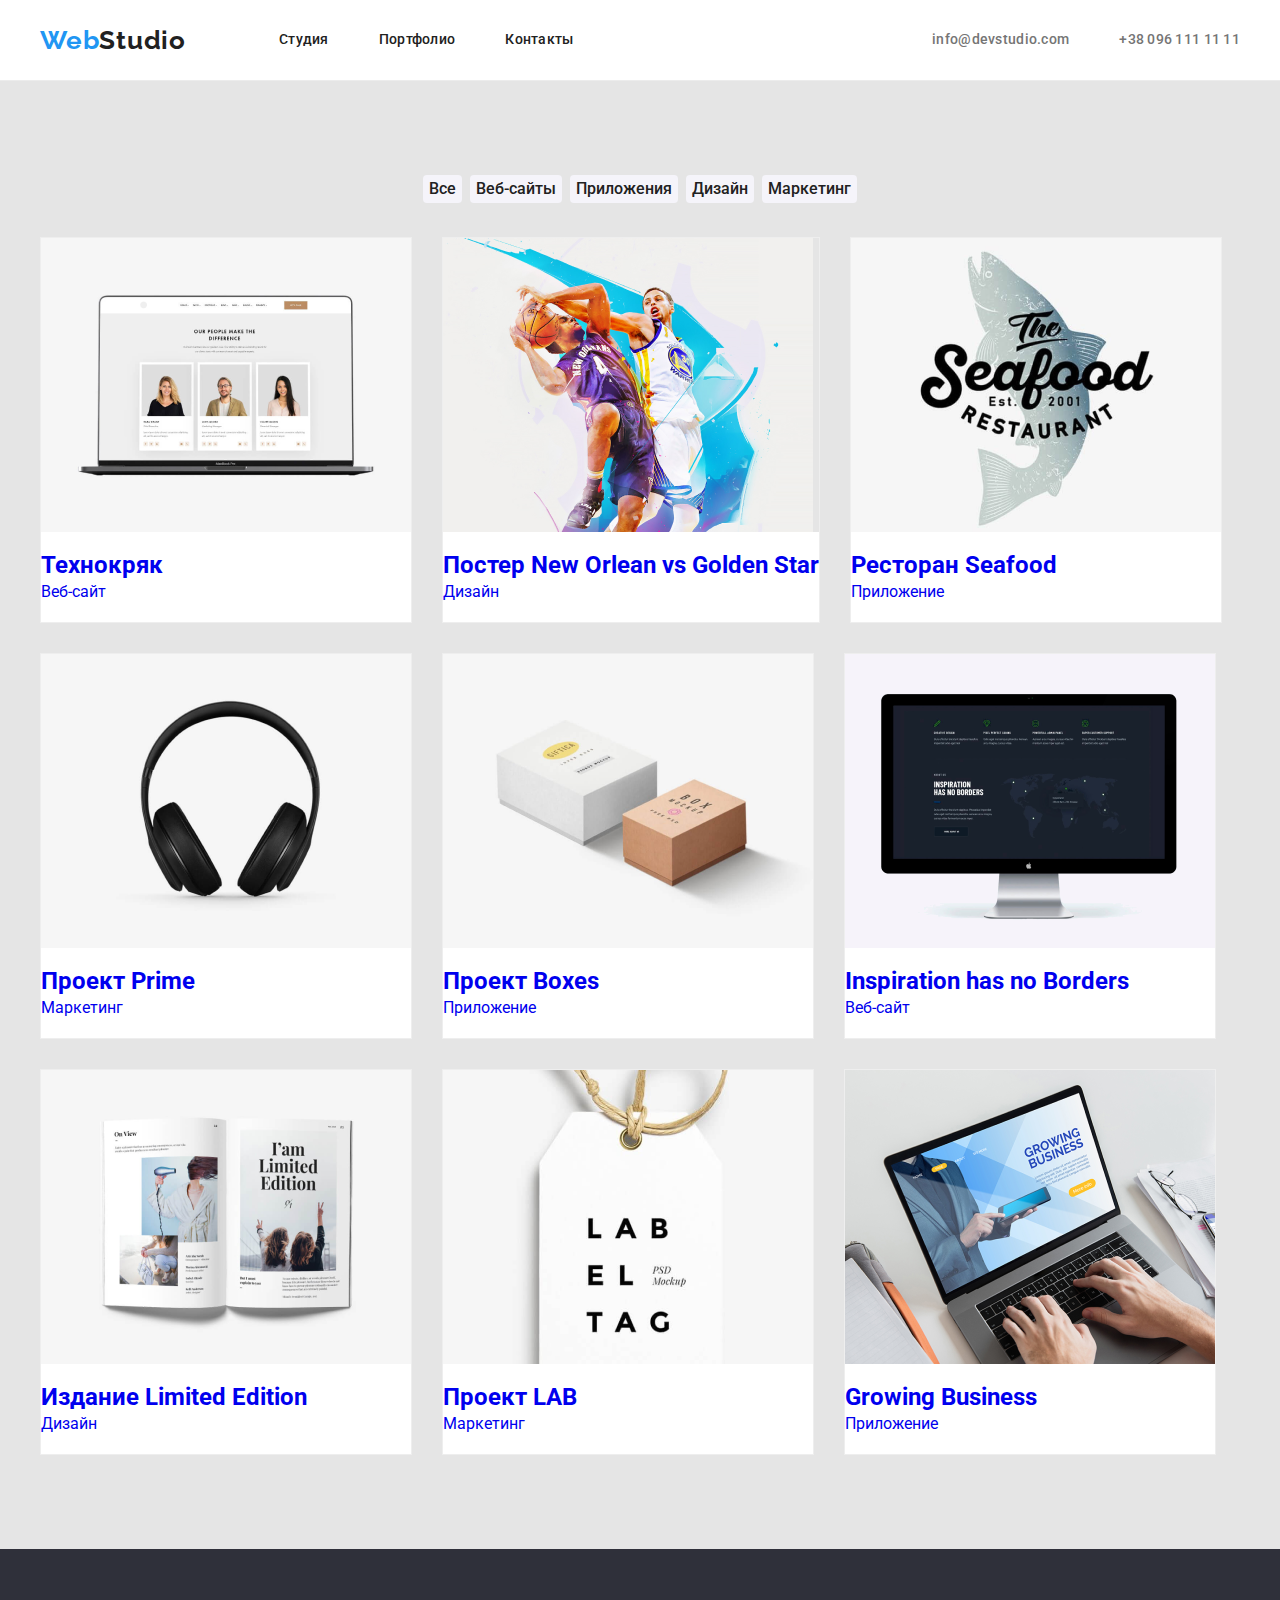
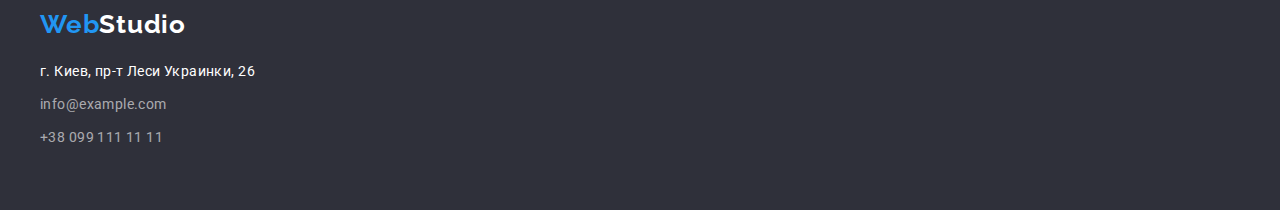
==== commit 38c0957f: "ДЗ-3 на проверку" ====
--- a/portfolio.html
+++ b/portfolio.html
@@ -4,7 +4,7 @@
 <head>
     <meta charset="UTF-8">
     <meta name="viewport" content="width=device-width, initial-scale=1.0">
-    <title> goit-markup-hw-02</title>
+    <title> goit-markup-hw-03</title>
     <link rel="preconnect" href="https://fonts.gstatic.com">
     <link href="https://fonts.googleapis.com/css2?family=Raleway:wght@700&family=Roboto:wght@400;500;700;900&display=swap" rel="stylesheet">
     <link rel="stylesheet"
@@ -15,7 +15,7 @@
 <body>
 
     <!--меню главной навигации-->
-    <header class="page-header">
+    <header class="page-header border-botton">
         <div class="conteiner">
              <a href="#" class="logo">Web<span class="logo-color">Studio</span> </a>
                 <nav class="nav">
@@ -36,110 +36,135 @@
         <section class="our-projects">
             <div class="conteiner">
                 <h1 class="invisible-title">Наши проэкты</h1>
-                <ul class="filter-projects">
-                    <li>
+                <ul class="filters-button">
+                    <li class="filter-button">
                         <button type="button" class="portfolio-button">Все</button>
                     </li>
-                    <li>
+                    <li class="filter-button">
                         <button type="button" class="portfolio-button">Веб-сайты</button>
                     </li>
-                    <li>
+                    <li class="filter-button">
                         <button type="button" class="portfolio-button">Приложения</button>
                     </li>
-                    <li>
+                    <li class="filter-button">
                         <button type="button" class="portfolio-button">Дизайн</button>
                     </li>
-                    <li>
+                    <li class="filter-button">
                         <button type="button" class="portfolio-button">Маркетинг</button>
                     </li>
                 </ul>
-                <ul class="project-view">
-                    <li>
-                        <a href="#">
-                            <img src="./img/portf1.png" alt="макбук-про">
-                            <h2>Технокряк</h2>
-                            <p>Веб-сайт</p>
-                        </a>
-                        
+                <ul class="projects-view">
+                    <li class="project-elements">
+                        <a  href="#">
+                            <img class="project-img" src="./img/portf1.png" alt="макбук-про">
+                            <div class="background-end">
+                                <h2 class="project-titel">Технокряк</h2>
+                                <p class="project-type">Веб-сайт</p>
+                            </div>
+                        </a>                        
                     </li>
-                    <li>
-                        <a href="#">
-                            <img src="./img/portf2.png" 
+
+                    <li class="project-elements">
+                        <a  href="#">
+                            <img class="project-img" src="./img/portf2.png" 
                                 alt="два баскетболиста с мячем" 
                                 width="370"
                                 height="294">
-                            <h2>Постер New Orlean vs Golden Star</h2>
-                            <p>Дизайн</p>
+                            <div class="background-end">    
+                                <h2 class="project-titel">Постер New Orlean vs Golden Star</h2>
+                                <p class="project-type">Дизайн</p>
+                            </div>
                         </a>
                     </li>
-                    <li>
-                        <a href="#">
-                            <img src="./img/portf3.png" 
+
+                    <li class="project-elements">
+                        <a  href="#">
+                            <img class="project-img" src="./img/portf3.png" 
                                 alt="логотип ресторана Seafood"
                                 width="370"
                                 height="294">
-                            <h2>Ресторан Seafood</h2>
-                            <p>Приложение</p>
+                            <div class="background-end">
+                                <h2 class="project-titel">Ресторан Seafood</h2>
+                                <p class="project-type">Приложение</p>
+                            </div>
                         </a>
                     </li>
-                    <li>
-                        <a href="#">
-                            <img src="./img/portf4.png" 
+
+                    <li class="project-elements">
+                        <a  href="#">
+                            <img class="project-img" src="./img/portf4.png" 
                                 alt="наушники"
                                 width="370"
                                 height="294">
-                            <h2>Проект Prime</h2>
-                            <p>Маркетинг</p>
+                            <div class="background-end">
+                                <h2 class="project-titel">Проект Prime</h2>
+                                <p class="project-type">Маркетинг</p>
+                            </div>
                         </a>
                     </li>
-                    <li>
-                        <a href="#">
-                            <img src="./img/portf5.png" 
+
+                    <li class="project-elements">
+                        <a  href="#">
+                            <img class="project-img" src="./img/portf5.png" 
                                 alt="две упаковочных коробки"
                                 width="370"
                                 height="294">
-                            <h2>Проект Boxes</h2>
-                            <p>Приложение</p>
+                            <div class="background-end">
+                                <h2 class="project-titel">Проект Boxes</h2>
+                                <p class="project-type">Приложение</p>
+                            </div>
                         </a>
                     </li>
-                    <li>
-                        <a href="#">
-                            <img src="./img/portf6.png" 
+
+                    <li class="project-elements">
+                        <a class="project-img" href="#">
+                            <img class="project-img" src="./img/portf6.png" 
                                 alt="монитор Apple"
                                 width="370"
                                 height="294">
-                            <h2>Inspiration has no Borders</h2>
-                            <p>Веб-сайт</p>
+                            <div class="background-end">
+                                <h2 class="project-titel">Inspiration has no Borders</h2>
+                                <p class="project-type">Веб-сайт</p>
+                            </div>
                         </a>
                     </li>
-                    <li>
+
+                    <li class="project-elements">
                         <a href="#">
-                            <img src="./img/portf7.png" 
+                            <img class="project-img" src="./img/portf7.png" 
                                 alt="книга Limited Edition"
                                 width="370"
                                 height="294">
-                            <h2>Издание Limited Edition</h2>
-                            <p>Дизайн</p>
+                            <div class="background-end">
+                                <h2 class="project-titel">Издание Limited Edition</h2>
+                                <p class="project-type">Дизайн</p>
+                            </div>
                         </a>
                     </li>
-                    <li>
+
+                    <li class="project-elements">
                         <a href="#">
-                            <img src="./img/portf8.png" 
+                            <img class="project-img" src="./img/portf8.png" 
                                 alt="бирка LAB"
                                 width="370"
                                 height="294">
-                            <h2>Проект LAB</h2>
-                            <p>Маркетинг</p>
+                            <div class="background-end">
+                                <h2 class="project-titel">Проект LAB</h2>
+                                <p class="project-type">Маркетинг</p>
+                            </div>
                         </a>
                     </li>
-                    <li>
+
+                    <li class="project-elements">
                         <a href="#">
-                            <img src="./img/portf9.png" 
+                            <img class="project-img" src="./img/portf9.png" 
                                 alt="макбук-про"
                                 width="370"
                                 height="294">
-                            <h2>Growing Business</h2>
-                            <p>Приложение</p>
+                            <div class="background-end">
+                                <h2 class="project-titel">Growing Business</h2>
+                                <p class="project-type">Приложение</p>
+                            </div>
                         </a>
                     </li>
                     
--- a/css/styles.css
+++ b/css/styles.css
@@ -13,8 +13,7 @@
 }
 
 a {
-  text-decoration: none;
-  
+  text-decoration: none;  
 }
 
 
@@ -32,7 +31,6 @@
   margin-top: 0;
   margin-bottom: 0;
   padding-left: 0;
-
 }
 
 body {
@@ -40,10 +38,10 @@
 }
 
 .conteiner {
-  
+
+  width: 1230px;
   margin-left: auto;
-  margin-right: auto;
-  width: 1230px;
+  margin-right: auto;  
   padding-left: 15px;
   padding-right: 15px;
 }
@@ -82,24 +80,21 @@
 .site-nav>.item:not(:last-child){
 margin-right: 50px;
 }
+
 .header-contacts>.contact-item:not(:last-child){
   margin-right: 50px;
-  }
+}
+
 .header-links{
   display: block;
   padding-top: 32px;
   padding-bottom: 32px;
 }
-/*
-.mail-link{
-   margin-right: 50px;
-}*/
 
 .header-contacts{
   display: flex;
   margin-left: auto;
 }
-
 
 .site-nav a {
   font-weight: 500;
@@ -174,6 +169,7 @@
   color: var(--white-text-color);
   font-family: inherit;
 }
+
 .hero-button:hover,
 .hero-button:focus{
   background-color: var(--white-background-color);
@@ -181,6 +177,7 @@
 }
 
 /*Приимущества*/
+
 .advantages {
   display: flex;
   background-color: var(--main-backgraund-color);
@@ -194,7 +191,7 @@
 
 .advantages-elements>.advantages-element:not(:last-child){
   margin-right: 30px;
-  }
+}
 
 .invisible-title {
   position: absolute;
@@ -204,11 +201,11 @@
   margin: -1px;
   ...
 }
+
 .name{
   margin-bottom: 10px;
 }
 
-
 .advantages h3 {
   font-weight: 700;
   font-size: 14px;
@@ -218,6 +215,7 @@
 
   color: var(--black-text-color);
 }
+
 .advantages p {
   font-size: 14px;
   line-height: 1.71;
@@ -228,6 +226,7 @@
 }
 
 /*наши работы*/
+
 .activity {
   display: flex;
   background-color: var(--main-backgraund-color);
@@ -244,7 +243,7 @@
 
 .activity-variants>.activity-variant:not(:last-child){
   margin-right: 30px;
-  }
+}
 
 .activity h2 {
   font-weight: 700;
@@ -257,6 +256,7 @@
 }
 
 /*Наша команда*/
+
 .comand {
   display: flex;
   background-color: var(--sec-backgraund-color);
@@ -274,19 +274,19 @@
 
 .comand-members>.comand-member:not(:last-child){
   margin-right: 30px;
-  }
-
-  .photograph{
-    margin-bottom: 30px;
-  }
-
-  .fuul-name{
-    margin-bottom: 10px;
-  }
-
-  .comand-position{
-    margin-bottom: 30px;
-  }
+}
+
+.photograph{
+  margin-bottom: 30px;
+}
+
+.fuul-name{
+  margin-bottom: 10px;
+}
+
+.comand-position{
+  margin-bottom: 30px;
+}
 
 .comand h2 {
   font-weight: 700;
@@ -307,6 +307,7 @@
 
   color: var(--black-text-color);
 }
+
 .comand p {
   font-size: 16px;
   line-height: 1.19;
@@ -317,30 +318,30 @@
 }
 
 /*Футер*/
+
 .page-footer {
     background-color: var(--dark-backgraund-color);
     padding-top: 60px;
     padding-bottom: 60px;
 
-  }
-  .contacts>.contacts-element:not(:last-child){
-    margin-bottom: 9px; }
-
-  .logo-footer{
-    display: block;
-   margin-bottom: 20px;
-
-    font-family: Raleway;
-    font-weight: 700;
-    font-size: 26px;
-    line-height: 1.19;
-    /* identical to box height */
-
-    letter-spacing: 0.03em;
-
+}
+.contacts>.contacts-element:not(:last-child){
+  margin-bottom: 9px; 
+}
+
+.logo-footer{
+  display: block;
+  margin-bottom: 20px;
+
+  font-family: Raleway;
+  font-weight: 700;
+  font-size: 26px;
+  line-height: 1.19;  
+
+  letter-spacing: 0.03em;
    
-   color: var(--hover-text-color);
-  }
+  color: var(--hover-text-color);
+}
 
 
 
@@ -370,11 +371,17 @@
 
 /*Портфолио кнопки*/
 
+.border-botton{
+  border-bottom: 1px solid #ECECEC;
+}
+
 .our-projects {
-  background-color: var(--main-backgraund-color);
-}
+  background-color:var(--main-backgraund-color);
+}
+
 .portfolio-button {
   background-color: var(--sec-backgraund-color);
+ 
 
   font-family: inherit;
 
@@ -385,6 +392,59 @@
   *letter-spacing: 0.03em;
 
   color: var(--black-text-color);
+  border-radius: 4px;
+  border: transparent;
+  cursor: pointer;
+}
+
+.portfolio-button:hover,
+.portfolio-button:focus{
+  background-color: var(--hover-text-color);
+  color: var(--white-background-color);
+}
+
+.filters-button>.filter-button:not(:last-child){
+  margin-right: 8px; 
+}
+
+.filters-button{
+  display: flex;
+  justify-content:center;
+  padding-top: 94px;
+  margin-bottom: 34px;
+}
+
+/* портфлио проекты*/
+
+.projects-view{
+  display: flex;
+  flex-wrap: wrap;
+  padding-bottom: 94px;
+  
+}
+
+.project-elements{
+  
+  width: calc((100% - 60) / 3);
+  margin-right: 30px;
+  margin-bottom: 30px;
+  border: 1px solid #eeeeee;
+}
+
+.project-elements:nth-child(3n){
+  margin-right: 0px;
+}
+
+.project-elements:nth-last-child(-n + 3){
+  margin-bottom: 0;
+}
+
+.project-img{
+  display: block;  
+}
+
+.project-titel{ 
+  margin-bottom: 4px;
 }
 
 .portfolio-button:hover,
@@ -392,11 +452,12 @@
   background-color: var(--hover-text-color);
   color: var(--white-text-color);
 }
-.project-view h2 {
-  background: var(--white-background-color);
+
+.project-view h2 { 
+ 
   font-weight: 700;
   font-size: 18px;
-  line-height: 2;
+  line-height: 2;  
 
   letter-spacing: 0.06em;
 
@@ -404,7 +465,7 @@
 }
 
 .project-view p {
-  background-color: var(--white-background-color);
+  
   font-size: 16px;
   line-height: 1.87;
 
@@ -412,3 +473,9 @@
 
   color: var(--grey-text-color);
 }
+
+.background-end{
+  background-color: var(--white-background-color);
+  padding-top: 20px;
+  padding-bottom: 20px;
+}
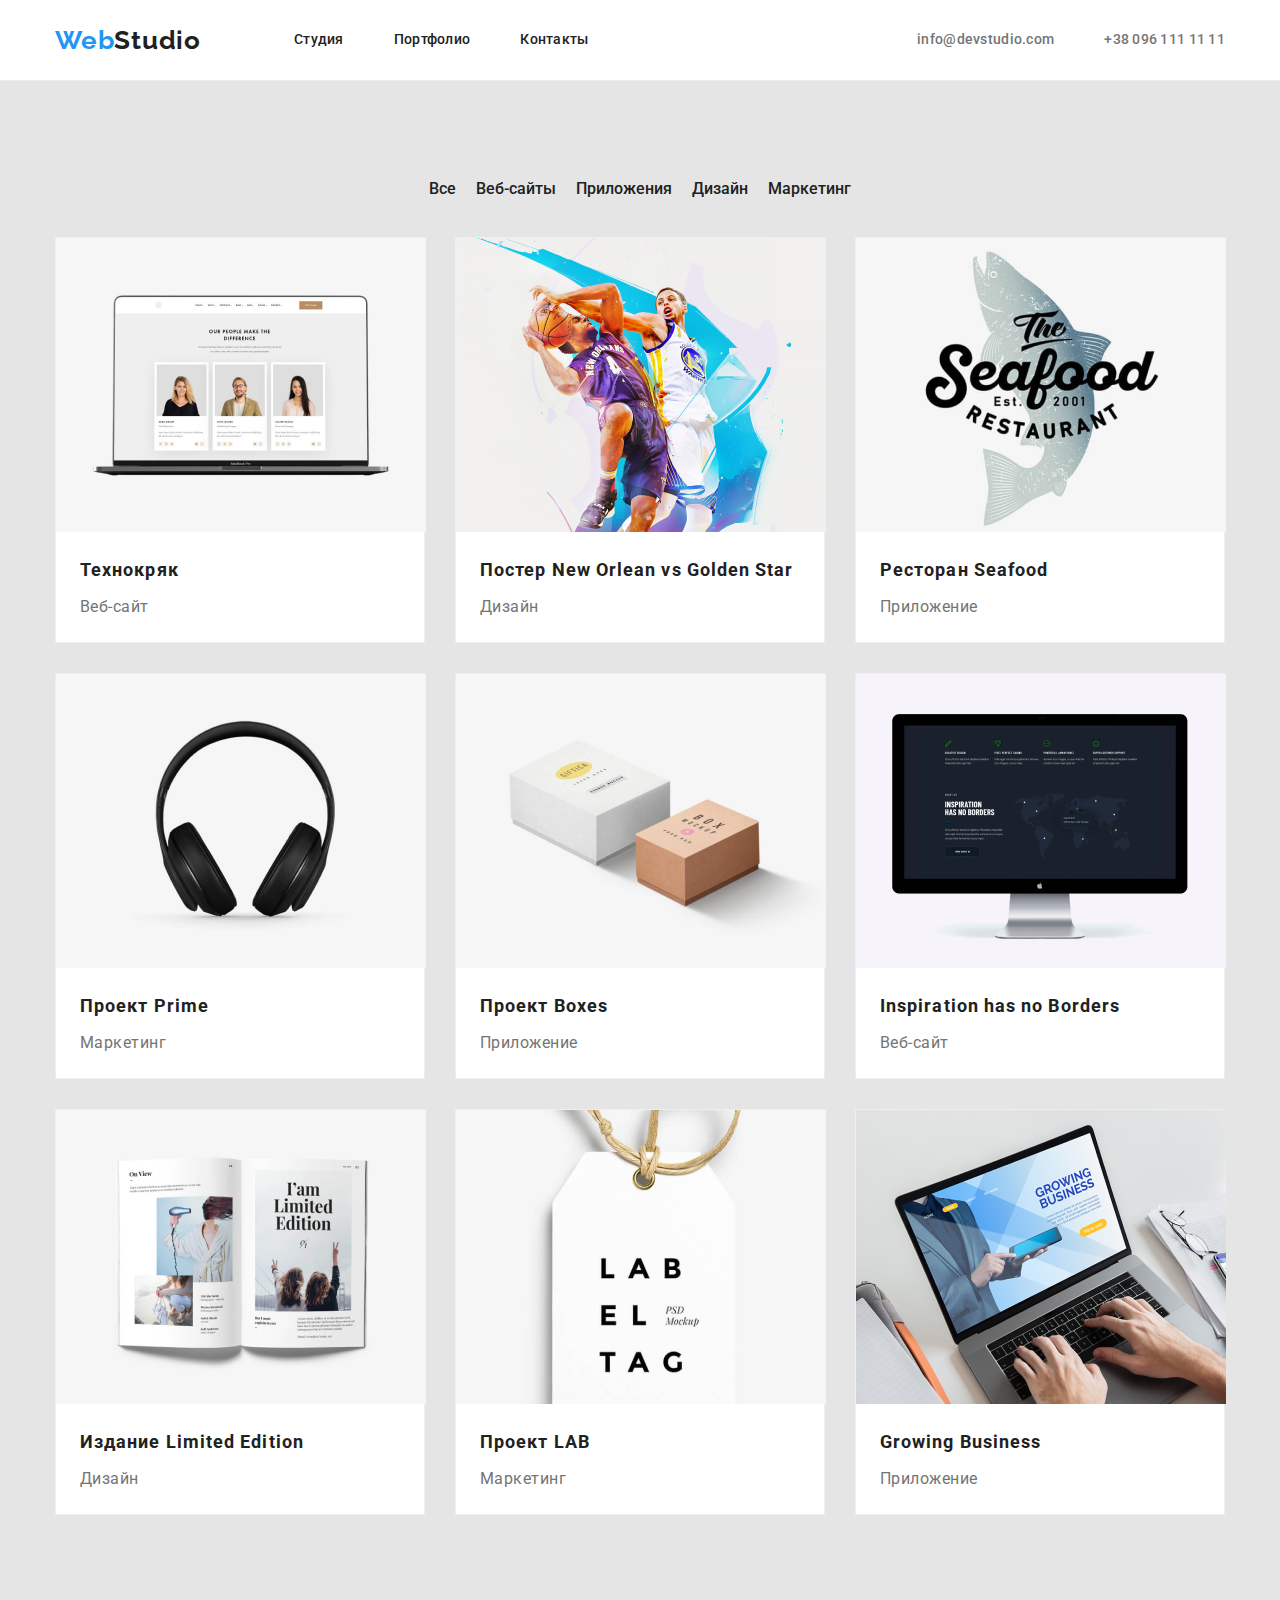
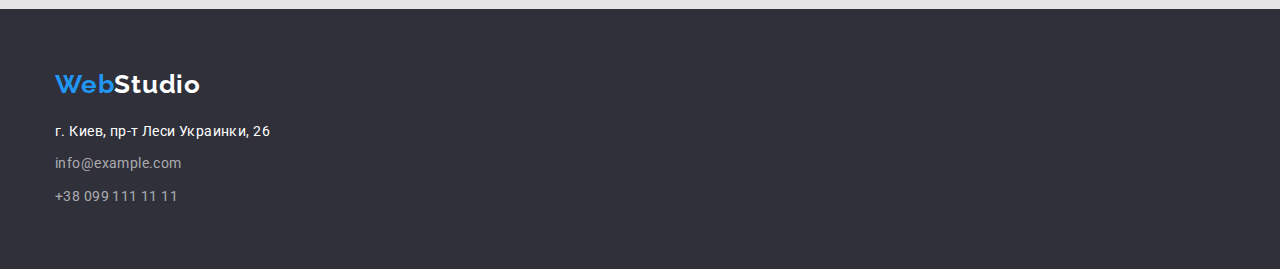
==== commit 0228ea85: "д.з 3 редактирует с учетом замечания ментора" ====
--- a/portfolio.html
+++ b/portfolio.html
@@ -35,158 +35,160 @@
     <main>
         <section class="our-projects">
             <div class="conteiner">
-                <h1 class="invisible-title">Наши проэкты</h1>
-                <ul class="filters-button">
-                    <li class="filter-button">
-                        <button type="button" class="portfolio-button">Все</button>
-                    </li>
-                    <li class="filter-button">
-                        <button type="button" class="portfolio-button">Веб-сайты</button>
-                    </li>
-                    <li class="filter-button">
-                        <button type="button" class="portfolio-button">Приложения</button>
-                    </li>
-                    <li class="filter-button">
-                        <button type="button" class="portfolio-button">Дизайн</button>
-                    </li>
-                    <li class="filter-button">
-                        <button type="button" class="portfolio-button">Маркетинг</button>
-                    </li>
-                </ul>
-                <ul class="projects-view">
-                    <li class="project-elements">
-                        <a  href="#">
-                            <img class="project-img" src="./img/portf1.png" alt="макбук-про">
-                            <div class="background-end">
-                                <h2 class="project-titel">Технокряк</h2>
-                                <p class="project-type">Веб-сайт</p>
-                            </div>
-                        </a>                        
-                    </li>
-
-                    <li class="project-elements">
-                        <a  href="#">
-                            <img class="project-img" src="./img/portf2.png" 
-                                alt="два баскетболиста с мячем" 
-                                width="370"
-                                height="294">
-                            <div class="background-end">    
-                                <h2 class="project-titel">Постер New Orlean vs Golden Star</h2>
-                                <p class="project-type">Дизайн</p>
-                            </div>
-                        </a>
-                    </li>
-
-                    <li class="project-elements">
-                        <a  href="#">
-                            <img class="project-img" src="./img/portf3.png" 
-                                alt="логотип ресторана Seafood"
-                                width="370"
-                                height="294">
-                            <div class="background-end">
-                                <h2 class="project-titel">Ресторан Seafood</h2>
-                                <p class="project-type">Приложение</p>
-                            </div>
-                        </a>
-                    </li>
-
-                    <li class="project-elements">
-                        <a  href="#">
-                            <img class="project-img" src="./img/portf4.png" 
-                                alt="наушники"
-                                width="370"
-                                height="294">
-                            <div class="background-end">
-                                <h2 class="project-titel">Проект Prime</h2>
-                                <p class="project-type">Маркетинг</p>
-                            </div>
-                        </a>
-                    </li>
-
-                    <li class="project-elements">
-                        <a  href="#">
-                            <img class="project-img" src="./img/portf5.png" 
-                                alt="две упаковочных коробки"
-                                width="370"
-                                height="294">
-                            <div class="background-end">
-                                <h2 class="project-titel">Проект Boxes</h2>
-                                <p class="project-type">Приложение</p>
-                            </div>
-                        </a>
-                    </li>
-
-                    <li class="project-elements">
-                        <a class="project-img" href="#">
-                            <img class="project-img" src="./img/portf6.png" 
-                                alt="монитор Apple"
-                                width="370"
-                                height="294">
-                            <div class="background-end">
-                                <h2 class="project-titel">Inspiration has no Borders</h2>
-                                <p class="project-type">Веб-сайт</p>
-                            </div>
-                        </a>
-                    </li>
-
-                    <li class="project-elements">
-                        <a href="#">
-                            <img class="project-img" src="./img/portf7.png" 
-                                alt="книга Limited Edition"
-                                width="370"
-                                height="294">
-                            <div class="background-end">
-                                <h2 class="project-titel">Издание Limited Edition</h2>
-                                <p class="project-type">Дизайн</p>
-                            </div>
-                        </a>
-                    </li>
-
-                    <li class="project-elements">
-                        <a href="#">
-                            <img class="project-img" src="./img/portf8.png" 
-                                alt="бирка LAB"
-                                width="370"
-                                height="294">
-                            <div class="background-end">
-                                <h2 class="project-titel">Проект LAB</h2>
-                                <p class="project-type">Маркетинг</p>
-                            </div>
-                        </a>
-                    </li>
-
-                    <li class="project-elements">
-                        <a href="#">
-                            <img class="project-img" src="./img/portf9.png" 
-                                alt="макбук-про"
-                                width="370"
-                                height="294">
-                            <div class="background-end">
-                                <h2 class="project-titel">Growing Business</h2>
-                                <p class="project-type">Приложение</p>
-                            </div>
-                        </a>
-                    </li>
-                    
-                </ul>
+                <div class="projects-sec">
+                    <h1 class="invisible-title">Наши проэкты</h1>
+                    <ul class="filters-button">
+                        <li class="filter-button">
+                            <button type="button" class="portfolio-button">Все</button>
+                        </li>
+                        <li class="filter-button">
+                            <button type="button" class="portfolio-button">Веб-сайты</button>
+                        </li>
+                        <li class="filter-button">
+                            <button type="button" class="portfolio-button">Приложения</button>
+                        </li>
+                        <li class="filter-button">
+                            <button type="button" class="portfolio-button">Дизайн</button>
+                        </li>
+                        <li class="filter-button">
+                            <button type="button" class="portfolio-button">Маркетинг</button>
+                        </li>
+                    </ul>
+                    <ul class="projects-view">
+                        <li class="project-elements">
+                            <a  href="#">
+                                <img class="project-img" src="./img/portf1.png" alt="макбук-про">
+                                <div class="background-end">
+                                    <h2 class="project-titel">Технокряк</h2>
+                                    <p class="project-type">Веб-сайт</p>
+                                </div>
+                            </a>                        
+                        </li>
+
+                        <li class="project-elements">
+                            <a  href="#">
+                                <img class="project-img" src="./img/portf2.png" 
+                                    alt="два баскетболиста с мячем" 
+                                    width="370"
+                                    height="294">
+                                <div class="background-end">    
+                                    <h2 class="project-titel">Постер New Orlean vs Golden Star</h2>
+                                    <p class="project-type">Дизайн</p>
+                                </div>
+                            </a>
+                        </li>
+
+                        <li class="project-elements">
+                            <a  href="#">
+                                <img class="project-img" src="./img/portf3.png" 
+                                    alt="логотип ресторана Seafood"
+                                    width="370"
+                                    height="294">
+                                <div class="background-end">
+                                    <h2 class="project-titel">Ресторан Seafood</h2>
+                                    <p class="project-type">Приложение</p>
+                                </div>
+                            </a>
+                        </li>
+
+                        <li class="project-elements">
+                            <a  href="#">
+                                <img class="project-img" src="./img/portf4.png" 
+                                    alt="наушники"
+                                    width="370"
+                                    height="294">
+                                <div class="background-end">
+                                    <h2 class="project-titel">Проект Prime</h2>
+                                    <p class="project-type">Маркетинг</p>
+                                </div>
+                            </a>
+                        </li>
+
+                        <li class="project-elements">
+                            <a  href="#">
+                                <img class="project-img" src="./img/portf5.png" 
+                                    alt="две упаковочных коробки"
+                                    width="370"
+                                    height="294">
+                                <div class="background-end">
+                                    <h2 class="project-titel">Проект Boxes</h2>
+                                    <p class="project-type">Приложение</p>
+                                </div>
+                            </a>
+                        </li>
+
+                        <li class="project-elements">
+                            <a class="project-img" href="#">
+                                <img class="project-img" src="./img/portf6.png" 
+                                    alt="монитор Apple"
+                                    width="370"
+                                    height="294">
+                                <div class="background-end">
+                                    <h2 class="project-titel">Inspiration has no Borders</h2>
+                                    <p class="project-type">Веб-сайт</p>
+                                </div>
+                            </a>
+                        </li>
+
+                        <li class="project-elements">
+                            <a href="#">
+                                <img class="project-img" src="./img/portf7.png" 
+                                    alt="книга Limited Edition"
+                                    width="370"
+                                    height="294">
+                                <div class="background-end">
+                                    <h2 class="project-titel">Издание Limited Edition</h2>
+                                    <p class="project-type">Дизайн</p>
+                                </div>
+                            </a>
+                        </li>
+
+                        <li class="project-elements">
+                            <a href="#">
+                                <img class="project-img" src="./img/portf8.png" 
+                                    alt="бирка LAB"
+                                    width="370"
+                                    height="294">
+                                <div class="background-end">
+                                    <h2 class="project-titel">Проект LAB</h2>
+                                    <p class="project-type">Маркетинг</p>
+                                </div>
+                            </a>
+                        </li>
+
+                        <li class="project-elements">
+                            <a href="#">
+                                <img class="project-img" src="./img/portf9.png" 
+                                    alt="макбук-про"
+                                    width="370"
+                                    height="294">
+                                <div class="background-end">
+                                    <h2 class="project-titel">Growing Business</h2>
+                                    <p class="project-type">Приложение</p>
+                                </div>
+                            </a>
+                        </li>
+                        
+                    </ul>
+               </div>
             </div>
         </section>
     </main>
     <!--Контактная информация подвал-->
     <footer class="page-footer">
-        <section>
+        <section class="footer-sec">
             <div class="conteiner">
                 <h2 class="invisible-title">Подвал</h2>
                 <a class="logo-footer" href="#">Web<span class="logo-color-footer">Studio</span> </a>
                 <address> 
                     <ul class="contacts">
-                        <li class="contacts-element">
+                        <li class="contact-element">
                             <p>г. Киев, пр-т Леси Украинки, 26</p>
                         </li>
-                        <li class="contacts-element contacts-foter">
+                        <li class="contact-element contacts-foter">
                             <a href="mailto:info@example.com">info@example.com</a>
                         </li>
-                        <li class="contacts-element contacts-foter">
+                        <li class="contact-element contacts-foter">
                             <a href="tel:380991111111">+38 099 111 11 11</a>
                         </li>                     
                     </ul>
--- a/css/styles.css
+++ b/css/styles.css
@@ -1,8 +1,7 @@
 /* Hedaer*/
 
 :root {
-  --main-backgraund-color: #e5e5e5;
-  --sec-backgraund-color: #f5f4fa;
+  --main-backgraund-color:#E5E5E5;
   --dark-backgraund-color: #2f303a;
   --black-text-color: #212121;
   --hover-text-color: #2196f3;
@@ -39,7 +38,7 @@
 
 .conteiner {
 
-  width: 1230px;
+  width: 1200px;
   margin-left: auto;
   margin-right: auto;  
   padding-left: 15px;
@@ -131,10 +130,15 @@
   text-align: center;
 }
 
+.hero-sec{
+  padding-top: 200px; 
+  padding-bottom: 200px;
+}
+
 .hero-text {
   
   display: block;
-  padding-top: 200px;  
+   
   padding-bottom: 30px;
   margin-left: auto;
   margin-right: auto;
@@ -150,14 +154,18 @@
 }
 
 .hero-button {
+  display: inline-block;
+  text-align: center;
+  text-decoration: none;
   
   width: 200px;
   height: 50px;
   left: 700px;
   top: 430px;
 
-  margin-bottom: 200px;
+  
   cursor: pointer;
+  border: transparent; 
 
   font-weight: 700;
   font-size: 16px;
@@ -232,13 +240,16 @@
   background-color: var(--main-backgraund-color);
 }
 
+.activity-sec{
+  margin-bottom: 94px;
+}
+
 .activity-titel{
   margin-bottom: 50px;
 }
 
 .activity-variants{
-  display: flex;
-  margin-bottom: 94px;
+  display: flex;  
 }
 
 .activity-variants>.activity-variant:not(:last-child){
@@ -259,17 +270,31 @@
 
 .comand {
   display: flex;
-  background-color: var(--sec-backgraund-color);
-  padding-bottom: 94px;
-}
-
-.comand-titel{
+  background-color: var(--main-backgraund-color);
+  
+}
+
+.comand-sec{
   margin-top: 94px;
+  padding-bottom: 94px; 
+}
+
+.comand-titel{  
   margin-bottom: 50px;
+
+  font-weight: 700;
+  font-size: 36px;
+  line-height: 1.17;
+  text-align: center;
+  letter-spacing: 0.03em;
+
+  color: var(--black-text-color);
 }
 
 .comand-members{
   display: flex;
+  /*padding-bottom: 30px;*/
+ 
 }
 
 .comand-members>.comand-member:not(:last-child){
@@ -277,28 +302,13 @@
 }
 
 .photograph{
-  margin-bottom: 30px;
-}
-
-.fuul-name{
+  display: block;
+  
+}
+
+.fuul-name{  
   margin-bottom: 10px;
-}
-
-.comand-position{
-  margin-bottom: 30px;
-}
-
-.comand h2 {
-  font-weight: 700;
-  font-size: 36px;
-  line-height: 1.17;
-  text-align: center;
-  letter-spacing: 0.03em;
-
-  color: var(--black-text-color);
-}
-
-.comand h3 {
+
   font-weight: 500;
   font-size: 16px;
   line-height: 1.19;
@@ -308,7 +318,14 @@
   color: var(--black-text-color);
 }
 
-.comand p {
+.background-titel{
+  background-color: var(--white-background-color);
+  padding-top: 30px;
+  padding-bottom: 30px;
+  text-align: center;
+}
+
+.comand-position {
   font-size: 16px;
   line-height: 1.19;
 
@@ -320,12 +337,15 @@
 /*Футер*/
 
 .page-footer {
-    background-color: var(--dark-backgraund-color);
-    padding-top: 60px;
-    padding-bottom: 60px;
-
-}
-.contacts>.contacts-element:not(:last-child){
+  background-color: var(--dark-backgraund-color);
+}
+
+.footer-sec{
+  padding-top: 60px;
+  padding-bottom: 60px;
+}
+
+.contacts>.contact-element:not(:last-child){
   margin-bottom: 9px; 
 }
 
@@ -342,8 +362,6 @@
    
   color: var(--hover-text-color);
 }
-
-
 
 .logo-color-footer{
   color:var(--white-text-color);
@@ -379,8 +397,16 @@
   background-color:var(--main-backgraund-color);
 }
 
+.projects-sec{
+  padding-top: 94px;
+  padding-bottom: 94px;
+}
+
 .portfolio-button {
-  background-color: var(--sec-backgraund-color);
+  display: inline-block;
+  text-align: center;
+  text-decoration: none;
+  background-color: var(--main-backgraund-color);
  
 
   font-family: inherit;
@@ -410,8 +436,7 @@
 .filters-button{
   display: flex;
   justify-content:center;
-  padding-top: 94px;
-  margin-bottom: 34px;
+    margin-bottom: 34px;
 }
 
 /* портфлио проекты*/
@@ -419,20 +444,20 @@
 .projects-view{
   display: flex;
   flex-wrap: wrap;
-  padding-bottom: 94px;
+    
+}
+
+.project-elements{
+  display: block;
   
-}
-
-.project-elements{
-  
-  width: calc((100% - 60) / 3);
+  width: calc((100% - 60px) / 3);
   margin-right: 30px;
   margin-bottom: 30px;
   border: 1px solid #eeeeee;
 }
 
 .project-elements:nth-child(3n){
-  margin-right: 0px;
+  margin-right: 0;
 }
 
 .project-elements:nth-last-child(-n + 3){
@@ -445,6 +470,23 @@
 
 .project-titel{ 
   margin-bottom: 4px;
+
+  font-weight: 700;
+  font-size: 18px;
+  line-height: 2;
+
+  letter-spacing: 0.06em;
+
+  color: var(--black-text-color);
+}
+
+.project-type{
+  font-size: 16px;
+  line-height: 1.87;
+
+  letter-spacing: 0.03em;
+
+  color: var(--grey-text-color);
 }
 
 .portfolio-button:hover,
@@ -453,29 +495,9 @@
   color: var(--white-text-color);
 }
 
-.project-view h2 { 
- 
-  font-weight: 700;
-  font-size: 18px;
-  line-height: 2;  
-
-  letter-spacing: 0.06em;
-
-  color: var(--black-text-color);
-}
-
-.project-view p {
-  
-  font-size: 16px;
-  line-height: 1.87;
-
-  letter-spacing: 0.03em;
-
-  color: var(--grey-text-color);
-}
-
 .background-end{
   background-color: var(--white-background-color);
   padding-top: 20px;
+  padding-left: 24px;
   padding-bottom: 20px;
 }
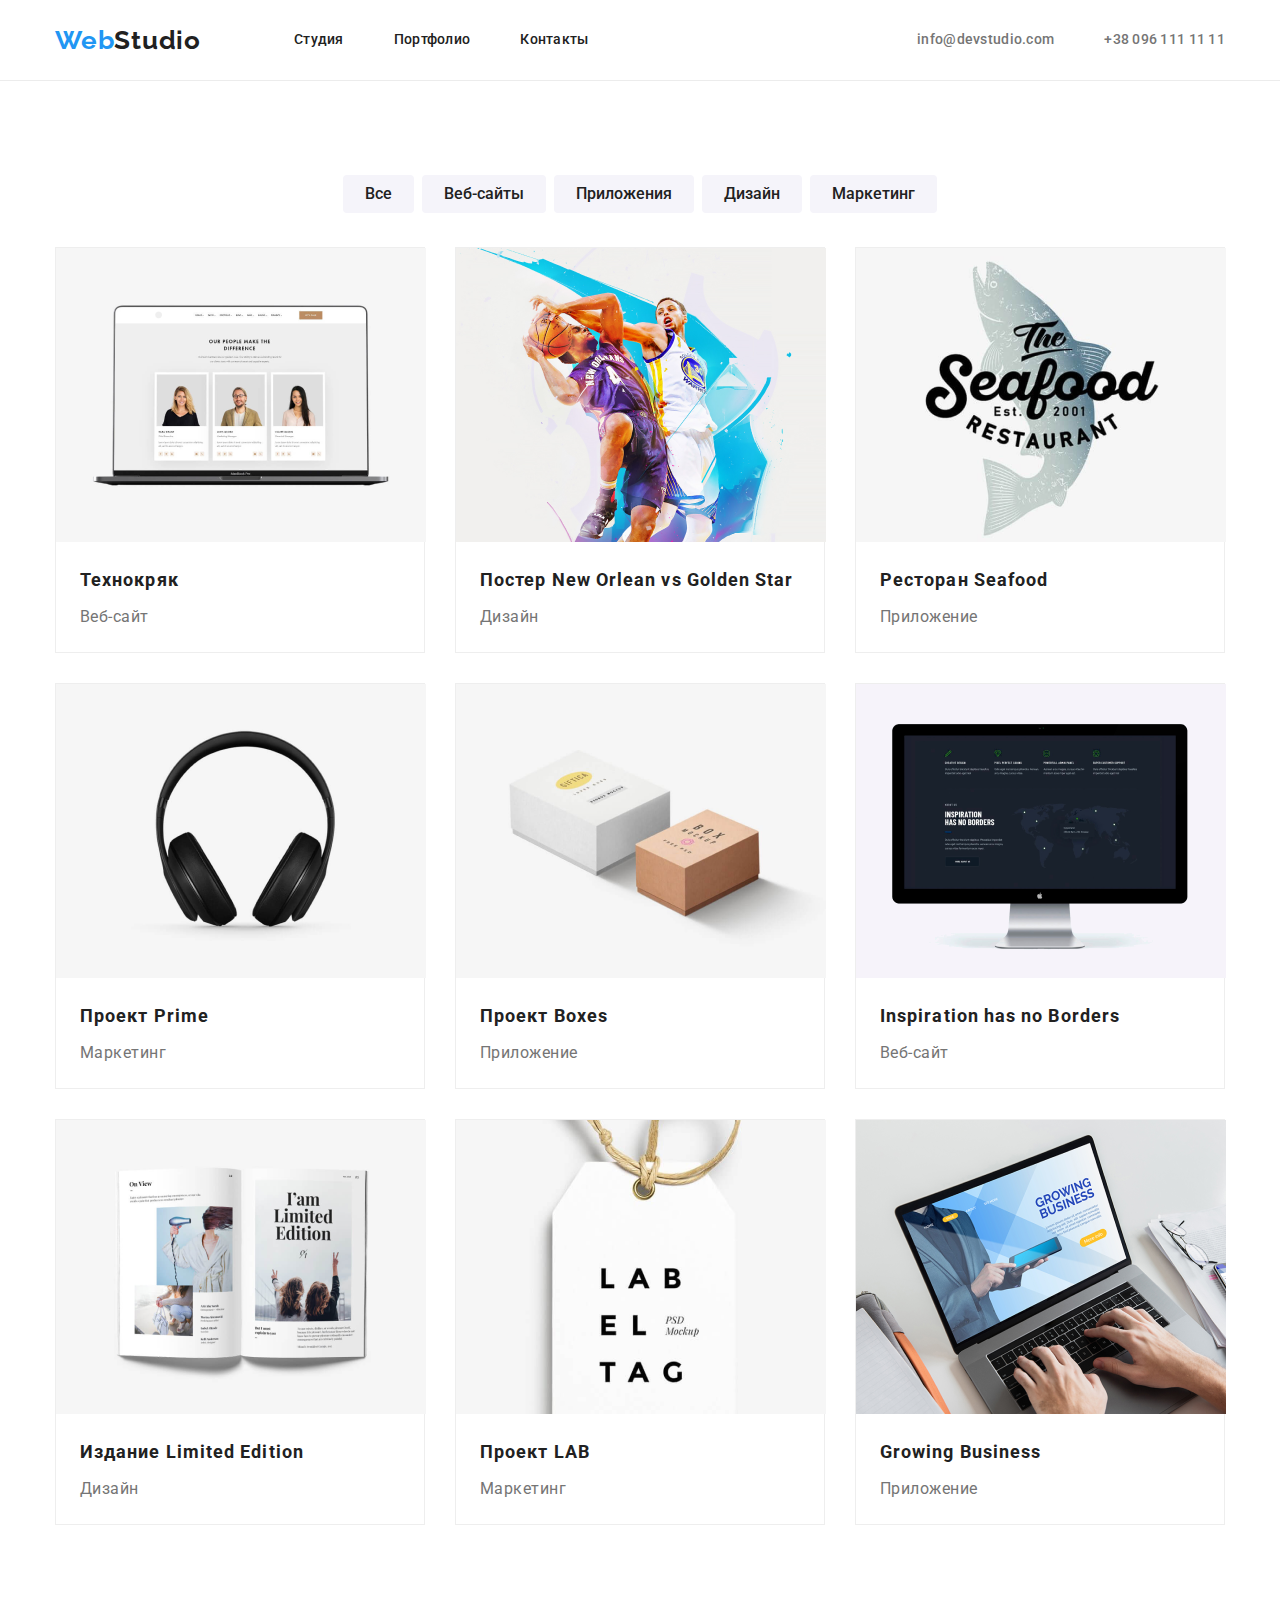
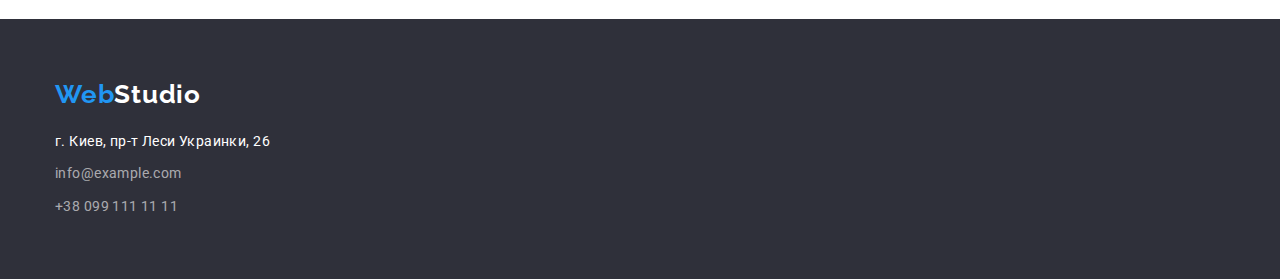
==== commit 85ac5a8b: "Исправляет замечания ментора 2" ====
--- a/portfolio.html
+++ b/portfolio.html
@@ -34,8 +34,7 @@
     <!--Контент из секций-->
     <main>
         <section class="our-projects">
-            <div class="conteiner">
-                <div class="projects-sec">
+            <div class="conteiner">                
                     <h1 class="invisible-title">Наши проэкты</h1>
                     <ul class="filters-button">
                         <li class="filter-button">
@@ -169,8 +168,7 @@
                             </a>
                         </li>
                         
-                    </ul>
-               </div>
+                    </ul>               
             </div>
         </section>
     </main>
--- a/css/styles.css
+++ b/css/styles.css
@@ -1,7 +1,7 @@
 /* Hedaer*/
 
 :root {
-  --main-backgraund-color:#E5E5E5;
+ /*--main-backgraund-color:#E5E5E5;*/
   --dark-backgraund-color: #2f303a;
   --black-text-color: #212121;
   --hover-text-color: #2196f3;
@@ -128,9 +128,6 @@
 .hero {
   background-color: var(--dark-backgraund-color);
   text-align: center;
-}
-
-.hero-sec{
   padding-top: 200px; 
   padding-bottom: 200px;
 }
@@ -158,11 +155,10 @@
   text-align: center;
   text-decoration: none;
   
-  width: 200px;
-  height: 50px;
-  left: 700px;
-  top: 430px;
-
+  padding-top: 10px;
+  padding-right: 32px;
+  padding-bottom: 10px;
+  padding-left: 32px;
   
   cursor: pointer;
   border: transparent; 
@@ -188,13 +184,15 @@
 
 .advantages {
   display: flex;
-  background-color: var(--main-backgraund-color);
+  background-color: var(--white-background-color);
+  padding-top: 94px;
+  padding-bottom: 94px;
 }
 
 .advantages-elements{
   display: flex;
-  margin-top: 94px;
-  margin-bottom: 94px;
+ /* margin-top: 94px;
+  margin-bottom: 94px;*/
 }
 
 .advantages-elements>.advantages-element:not(:last-child){
@@ -237,11 +235,8 @@
 
 .activity {
   display: flex;
-  background-color: var(--main-backgraund-color);
-}
-
-.activity-sec{
-  margin-bottom: 94px;
+  background-color: var(--white-background-color);
+  padding-bottom: 94px;
 }
 
 .activity-titel{
@@ -270,13 +265,10 @@
 
 .comand {
   display: flex;
-  background-color: var(--main-backgraund-color);
+  background-color: var(--white-background-color);
+  padding-top: 94px;
+  padding-bottom: 94px; 
   
-}
-
-.comand-sec{
-  margin-top: 94px;
-  padding-bottom: 94px; 
 }
 
 .comand-titel{  
@@ -292,9 +284,7 @@
 }
 
 .comand-members{
-  display: flex;
-  /*padding-bottom: 30px;*/
- 
+  display: flex; 
 }
 
 .comand-members>.comand-member:not(:last-child){
@@ -302,8 +292,7 @@
 }
 
 .photograph{
-  display: block;
-  
+  display: block;  
 }
 
 .fuul-name{  
@@ -338,9 +327,6 @@
 
 .page-footer {
   background-color: var(--dark-backgraund-color);
-}
-
-.footer-sec{
   padding-top: 60px;
   padding-bottom: 60px;
 }
@@ -394,20 +380,21 @@
 }
 
 .our-projects {
-  background-color:var(--main-backgraund-color);
-}
-
-.projects-sec{
+  background-color:var(--white-background-color);
   padding-top: 94px;
   padding-bottom: 94px;
-}
+} 
 
 .portfolio-button {
   display: inline-block;
   text-align: center;
   text-decoration: none;
-  background-color: var(--main-backgraund-color);
- 
+  background-color: var(--button-background-color);
+
+  padding-top: 6px;
+  padding-right: 22px;
+  padding-bottom: 6px;
+  padding-left: 22px; 
 
   font-family: inherit;
 
@@ -437,6 +424,7 @@
   display: flex;
   justify-content:center;
     margin-bottom: 34px;
+ 
 }
 
 /* портфлио проекты*/
